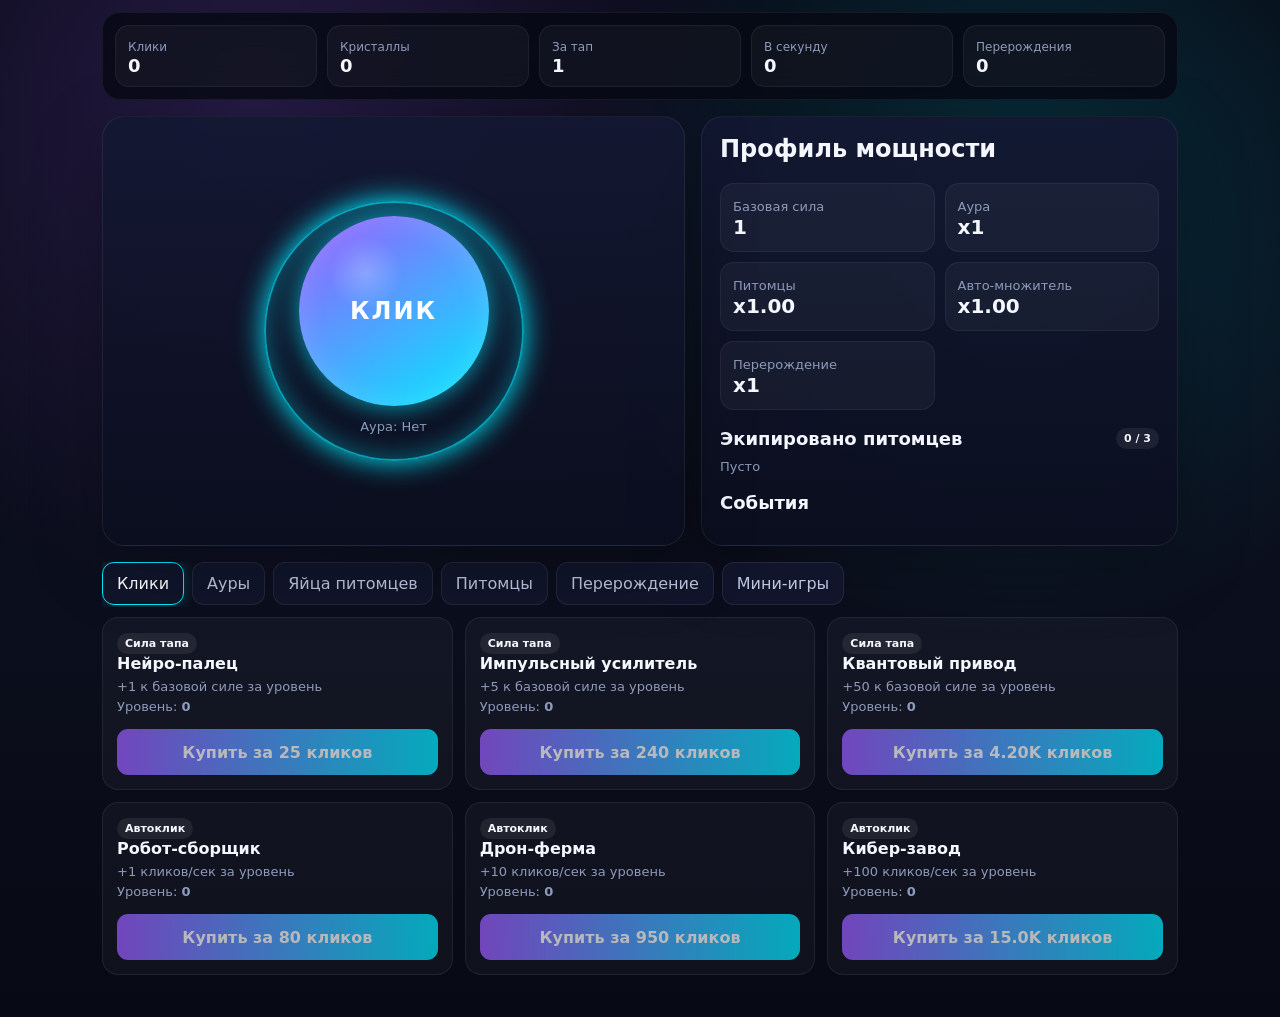
==== index.html @ 58180680 "Add files via upload" ====
<!doctype html>
<html lang="ru">
<head>
<meta charset="utf-8">
<meta name="viewport" content="width=device-width, initial-scale=1, viewport-fit=cover, interactive-widget=resizes-content">
<meta name="theme-color" content="#070914">
<meta name="apple-mobile-web-app-capable" content="yes">
<meta name="apple-mobile-web-app-status-bar-style" content="black-translucent">
<meta name="apple-mobile-web-app-title" content="Neon Clicker">
<meta name="format-detection" content="telephone=no">
<title>Neon Clicker</title>

<link rel="manifest" href="manifest.json">
<link rel="apple-touch-icon" href="icons/icon-180.png">
<link rel="icon" type="image/png" sizes="192x192" href="icons/icon-192.png">
<link rel="stylesheet" href="styles.css">
</head>
<body>
<div class="app">
  <div class="topbar">
    <div class="stat"><span>Клики</span><b id="clicks">0</b></div>
    <div class="stat"><span>Кристаллы</span><b id="crystals">0</b></div>
    <div class="stat"><span>За тап</span><b id="perClick">1</b></div>
    <div class="stat"><span>В секунду</span><b id="perSec">0</b></div>
    <div class="stat"><span>Перерождения</span><b id="rebirths">0</b></div>
  </div>

  <div class="hero">
    <section class="card click-zone" id="clickZone">
      <div class="aura-ring" id="auraRing"></div>
      <button type="button" class="click-btn" id="clickButton" aria-label="Сделать клик">КЛИК</button>
      <p class="small" id="equippedAuraLabel">Аура: Нет</p>
    </section>

    <section class="card">
      <h2 style="margin-top:0">Профиль мощности</h2>
      <div class="metric-grid">
        <div class="metric"><span class="small">Базовая сила</span><b id="basePower">1</b></div>
        <div class="metric"><span class="small">Аура</span><b id="auraMult">x1</b></div>
        <div class="metric"><span class="small">Питомцы</span><b id="petClickMult">x1</b></div>
        <div class="metric"><span class="small">Авто-множитель</span><b id="petAutoMult">x1</b></div>
        <div class="metric"><span class="small">Перерождение</span><b id="rebirthMult">x1</b></div>
      </div>
      <div class="section-title"><h2>Экипировано питомцев</h2><span class="badge" id="petSlots">0 / 3</span></div>
      <div id="equippedPets" class="small">Пусто</div>
      <div class="section-title"><h2>События</h2></div>
      <div id="log" class="log"></div>
    </section>
  </div>

  <div class="tabs">
    <button class="tab active" data-tab="clickShop">Клики</button>
    <button class="tab" data-tab="auraShop">Ауры</button>
    <button class="tab" data-tab="eggShop">Яйца питомцев</button>
    <button class="tab" data-tab="pets">Питомцы</button>
    <button class="tab" data-tab="rebirth">Перерождение</button>
    <button class="tab" data-tab="minigames">Мини-игры</button>
  </div>

  <section id="clickShop" class="panel">
    <div class="shop" id="upgradeList"></div>
  </section>

  <section id="auraShop" class="panel hidden">
    <div class="card" style="margin-bottom:12px">
      <div class="section-title">
        <h2>RNG аур</h2>
        <span class="badge">60% / 25% / 10% / 4% / 1%</span>
      </div>
      <div class="rng-box">
        <div class="rng-result" id="auraRollResult">Нажми «Крутить ауру»</div>
        <button class="primary" id="rollAuraBtn" style="width:auto;min-width:190px">Крутить за 500 кликов</button>
      </div>
      <p class="small">Дубликат ауры повышает её уровень. Каждый уровень усиливает её множитель.</p>
    </div>
    <div class="shop" id="auraList"></div>
  </section>

  <section id="eggShop" class="panel hidden">
    <div class="shop" id="eggList"></div>
  </section>

  <section id="pets" class="panel hidden">
    <div class="section-title">
      <h2>Инвентарь питомцев</h2>
      <span class="small">Слияние: 3 одинаковых → +1 уровень</span>
    </div>
    <div class="inventory" id="petInventory"></div>
  </section>

  <section id="rebirth" class="panel hidden">
    <div class="card rebirth-card">
      <div class="rebirth-icon">♻️</div>
      <h2>Перерождение</h2>
      <p>Сбрось клики и обычные улучшения, чтобы навсегда усилить весь доход.</p>
      <div class="metric-grid">
        <div class="metric"><span class="small">Перерождения</span><b id="rebirthCount">0</b></div>
        <div class="metric"><span class="small">Постоянный множитель</span><b id="rebirthMultiplier">x1</b></div>
        <div class="metric"><span class="small">Цена следующего</span><b id="rebirthCost">50K</b></div>
        <div class="metric"><span class="small">Бонус кристаллов</span><b>+3</b></div>
      </div>
      <button class="primary" id="rebirthBtn">Переродиться</button>
      <p class="small">Сохраняются: питомцы, ауры, кристаллы и достижения.</p>
    </div>
  </section>

  <section id="minigames" class="panel hidden">
    <div class="minigames">
      <div class="card game-card">
        <div class="section-title"><h2>⚡ Реакция</h2><span class="badge">Навык</span></div>
        <p class="small">Нажми «Старт», дождись зелёно-неонового сигнала и нажми как можно быстрее.</p>
        <div class="game-status" id="reactionStatus">Лучший результат: —</div>
        <button class="reaction-btn" id="reactionButton">СТАРТ</button>
        <p class="small" id="reactionRewardInfo">Награда: до 2 500 кликов и шанс получить 1 кристалл за очень быструю реакцию.</p>
      </div>

      <div class="card game-card">
        <div class="section-title"><h2>🎯 Неоновая цель</h2><span class="badge">10 секунд</span></div>
        <p class="small">За 10 секунд попади по движущейся цели как можно больше раз.</p>
        <div class="game-status" id="targetStatus">Счёт: 0</div>
        <div class="target-field" id="targetField">
          <button class="target hidden" id="targetButton">+1</button>
        </div>
        <button class="primary" id="targetStartButton">Начать испытание</button>
      </div>
    </div>
  </section>

</div>

<script src="app.js" defer></script>
<script>
if ("serviceWorker" in navigator) {
  window.addEventListener("load", () => {
    navigator.serviceWorker.register("./sw.js").catch(console.error);
  });
}
</script>
</body>
</html>
---- styles.css ----
:root{
  --bg:#070914;
  --panel:#0f1328;
  --panel2:#151a35;
  --text:#f5f7ff;
  --muted:#8e9abb;
  --accent:#00eaff;
  --accent2:#9b5cff;
  --danger:#ff4d7d;
  --good:#5dff9a;
  --glow:0 0 18px color-mix(in srgb, var(--accent) 65%, transparent);
}
*{box-sizing:border-box}
html{
  background:#070914;
  -webkit-text-size-adjust:100%;
  text-size-adjust:100%;
  overscroll-behavior-y:none;
}
button{
  -webkit-appearance:none;
  appearance:none;
  -webkit-tap-highlight-color:transparent;
  user-select:none;
  -webkit-user-select:none;
}
button, .click-btn, .tab, .target, .reaction-btn{
  touch-action:manipulation;
}
body{
  margin:0;
  min-height:100vh;
  font-family:Inter,ui-sans-serif,system-ui,-apple-system,BlinkMacSystemFont,"Segoe UI",sans-serif;
  color:var(--text);
  background:
    radial-gradient(circle at 20% 10%, color-mix(in srgb,var(--accent2) 20%,transparent), transparent 32rem),
    radial-gradient(circle at 80% 20%, color-mix(in srgb,var(--accent) 16%,transparent), transparent 28rem),
    linear-gradient(180deg,#070914,#0b0e1c 60%,#070914);
  overflow-x:hidden;
  min-height:100dvh;
  overscroll-behavior-y:none;
  -webkit-overflow-scrolling:touch;
}
button{font:inherit}
.app{
  max-width:1100px;
  margin:auto;
  padding:
    max(12px, env(safe-area-inset-top))
    max(12px, env(safe-area-inset-right))
    calc(42px + env(safe-area-inset-bottom))
    max(12px, env(safe-area-inset-left));
}
.topbar{
  position:sticky;top:max(0px, env(safe-area-inset-top));z-index:20;
  display:grid;grid-template-columns:repeat(5,1fr);gap:10px;
  padding:12px;background:rgba(7,9,20,.82);backdrop-filter:blur(16px);
  border:1px solid rgba(255,255,255,.06);border-radius:18px;
}
.stat{background:rgba(255,255,255,.04);border:1px solid rgba(255,255,255,.06);padding:10px 12px;border-radius:14px}
.stat b{display:block;font-size:18px}
.stat span{font-size:12px;color:var(--muted)}
.hero{display:grid;grid-template-columns:1.1fr .9fr;gap:16px;margin-top:16px}
.card{background:linear-gradient(180deg,rgba(19,24,50,.92),rgba(11,14,30,.92));border:1px solid rgba(255,255,255,.07);border-radius:22px;padding:18px;box-shadow:0 20px 70px rgba(0,0,0,.25)}
.click-zone{min-height:430px;display:flex;flex-direction:column;align-items:center;justify-content:center;position:relative;overflow:hidden}
.aura-ring{
  width:260px;height:260px;border-radius:50%;position:absolute;
  pointer-events:none;
  border:2px solid color-mix(in srgb,var(--accent) 65%,transparent);
  box-shadow:0 0 28px var(--accent),inset 0 0 28px color-mix(in srgb,var(--accent) 40%,transparent);
  animation:pulse 2s ease-in-out infinite;
}
@keyframes pulse{50%{transform:scale(1.05);opacity:.78}}
.click-btn{
  width:190px;height:190px;border:0;border-radius:50%;cursor:pointer;z-index:2;
  touch-action:manipulation;-webkit-tap-highlight-color:transparent;user-select:none;-webkit-user-select:none;
  color:#fff;font-weight:900;font-size:24px;letter-spacing:.08em;
  background:
    radial-gradient(circle at 35% 30%,rgba(255,255,255,.22),transparent 20%),
    linear-gradient(145deg,var(--accent2),var(--accent));
  box-shadow:0 0 26px color-mix(in srgb,var(--accent) 70%,transparent),inset 0 0 30px rgba(255,255,255,.16);
  transition:transform .08s ease,filter .08s ease;
}
.click-btn:active,.click-btn.hit{transform:scale(.93);filter:brightness(1.25)}
.float{position:absolute;pointer-events:none;font-weight:900;color:#fff;text-shadow:0 0 14px var(--accent);animation:fly .75s ease-out forwards;z-index:10}
@keyframes fly{from{transform:translate(-50%,0) scale(.9);opacity:1}to{transform:translate(-50%,-90px) scale(1.15);opacity:0}}
.small{color:var(--muted);font-size:13px}
.metric-grid{display:grid;grid-template-columns:repeat(2,1fr);gap:10px;margin-top:12px}
.metric{padding:12px;border-radius:14px;background:rgba(255,255,255,.04);border:1px solid rgba(255,255,255,.06)}
.metric b{display:block;font-size:20px}
.tabs{display:flex;gap:8px;overflow:auto;margin:16px 0 10px;padding-bottom:2px}
.tab{border:1px solid rgba(255,255,255,.08);background:#10152b;color:#bcc5df;padding:11px 14px;border-radius:12px;cursor:pointer;white-space:nowrap;touch-action:manipulation;-webkit-tap-highlight-color:transparent}
.tab.active{color:#fff;border-color:var(--accent);box-shadow:0 0 14px color-mix(in srgb,var(--accent) 25%,transparent)}
.shop{display:grid;grid-template-columns:repeat(3,1fr);gap:12px}
.item{padding:14px;border:1px solid rgba(255,255,255,.07);border-radius:16px;background:rgba(255,255,255,.035)}
.item h3{margin:0 0 6px;font-size:16px}
.item p{margin:5px 0;color:var(--muted);font-size:13px}
.item button,.primary,.danger{
  width:100%;min-height:46px;margin-top:10px;padding:11px 12px;border-radius:11px;border:0;cursor:pointer;font-weight:800
}
.item button,.primary{background:linear-gradient(90deg,var(--accent2),var(--accent));color:white}
.item button:disabled{opacity:.38;cursor:not-allowed}
.danger{background:#341220;color:#ffb5c8;border:1px solid #6b2542}
.badge{display:inline-flex;padding:4px 8px;border-radius:999px;font-size:11px;font-weight:800;background:rgba(255,255,255,.07)}
.inventory{display:grid;grid-template-columns:repeat(4,1fr);gap:10px}
.pet{padding:12px;border-radius:15px;border:1px solid rgba(255,255,255,.07);background:rgba(255,255,255,.035)}
.pet.equipped{border-color:var(--good);box-shadow:0 0 16px rgba(93,255,154,.12)}
.pet .emoji{font-size:34px}
.section-title{display:flex;align-items:center;justify-content:space-between;gap:8px;margin:18px 0 10px}
.section-title h2{font-size:18px;margin:0}
.hidden{display:none!important}

.minigames{display:grid;grid-template-columns:repeat(2,1fr);gap:14px}
.game-card{min-height:300px;display:flex;flex-direction:column}
.game-status{padding:12px;border-radius:12px;background:rgba(255,255,255,.04);border:1px solid rgba(255,255,255,.06);margin:8px 0 12px}
.reaction-btn{
  min-height:110px;border:1px solid rgba(255,255,255,.08);border-radius:16px;
  background:#171d38;color:#fff;font-weight:900;font-size:18px;cursor:pointer;
  touch-action:manipulation
}
.reaction-btn.waiting{background:#3a1d2e}
.reaction-btn.ready{background:linear-gradient(90deg,var(--accent2),var(--accent));box-shadow:var(--glow)}
.target-field{
  position:relative;flex:1;min-height:210px;border-radius:16px;overflow:hidden;
  background:linear-gradient(180deg,rgba(255,255,255,.035),rgba(255,255,255,.015));
  border:1px solid rgba(255,255,255,.07)
}
.target{
  position:absolute;width:58px;height:58px;border-radius:50%;border:0;cursor:pointer;
  background:linear-gradient(145deg,var(--accent2),var(--accent));
  box-shadow:0 0 20px var(--accent);color:white;font-weight:900;
  transform:translate(-50%,-50%);touch-action:manipulation
}
@media(max-width:760px){.minigames{grid-template-columns:1fr}}

.rng-box{display:grid;grid-template-columns:1fr auto;gap:12px;align-items:center;margin-bottom:14px}
.rng-result{min-height:72px;display:flex;align-items:center;justify-content:center;text-align:center;border-radius:16px;border:1px solid rgba(255,255,255,.08);background:rgba(255,255,255,.035);font-weight:900}
.rebirth-card{max-width:620px;margin:auto;text-align:center}
.rebirth-icon{font-size:64px;filter:drop-shadow(0 0 18px var(--accent))}
.rebirth-card .primary{max-width:360px}
.log{max-height:160px;overflow:auto;font-size:12px;color:var(--muted)}
.log div{padding:5px 0;border-bottom:1px solid rgba(255,255,255,.04)}
@media(max-width:760px){
  .topbar{grid-template-columns:repeat(2,1fr)}
  .hero{grid-template-columns:1fr}
  .click-zone{min-height:360px}
  .shop{grid-template-columns:1fr}
  .inventory{grid-template-columns:repeat(2,1fr)}
}

/* ===== iPhone / narrow-screen layout ===== */
@media (max-width: 760px){
  body{
    padding:0;
    padding-bottom:calc(82px + env(safe-area-inset-bottom));
  }

  .app{
    width:100%;
    padding:
      max(8px, env(safe-area-inset-top))
      max(10px, env(safe-area-inset-right))
      calc(96px + env(safe-area-inset-bottom))
      max(10px, env(safe-area-inset-left));
  }

  .topbar{
    top:max(0px, env(safe-area-inset-top));
    grid-template-columns:repeat(2,minmax(0,1fr));
    gap:6px;
    padding:7px;
    border-radius:15px;
  }

  .topbar .stat:last-child{
    grid-column:1 / -1;
  }

  .stat{
    min-width:0;
    padding:8px 10px;
  }

  .stat b{
    font-size:16px;
    white-space:nowrap;
    overflow:hidden;
    text-overflow:ellipsis;
  }

  .stat span{font-size:10px}

  .hero{
    display:block;
    margin-top:10px;
  }

  .hero > .card + .card{
    margin-top:10px;
  }

  .card{
    padding:14px;
    border-radius:18px;
  }

  .click-zone{
    min-height:310px;
  }

  .aura-ring{
    width:220px;
    height:220px;
  }

  .click-btn{
    width:166px;
    height:166px;
    font-size:21px;
  }

  .metric-grid{
    gap:7px;
  }

  .metric{
    padding:9px;
  }

  .metric b{font-size:17px}
  .small{font-size:12px}

  .tabs{
    position:fixed;
    z-index:100;
    left:0;
    right:0;
    bottom:0;
    margin:0;
    padding:
      7px
      max(7px, env(safe-area-inset-right))
      calc(7px + env(safe-area-inset-bottom))
      max(7px, env(safe-area-inset-left));
    display:grid;
    grid-template-columns:repeat(3,1fr);
    gap:6px;
    background:rgba(7,9,20,.94);
    border-top:1px solid rgba(255,255,255,.08);
    backdrop-filter:blur(18px);
    -webkit-backdrop-filter:blur(18px);
    overflow:visible;
  }

  .tab{
    min-width:0;
    min-height:42px;
    padding:7px 5px;
    border-radius:10px;
    white-space:normal;
    font-size:10.5px;
    line-height:1.1;
    text-align:center;
  }

  .shop,
  .inventory,
  .minigames{
    grid-template-columns:1fr;
  }

  .rng-box{
    grid-template-columns:1fr;
  }

  #rollAuraBtn{
    width:100%!important;
    min-width:0!important;
  }

  .game-card{
    min-height:260px;
  }

  .reaction-btn{
    min-height:120px;
  }

  .target-field{
    min-height:250px;
  }

  .target{
    width:64px;
    height:64px;
  }

  .section-title{
    align-items:flex-start;
  }
}

/* iPhone SE / very narrow devices */
@media (max-width: 390px){
  .click-zone{min-height:285px}
  .aura-ring{width:200px;height:200px}
  .click-btn{width:150px;height:150px;font-size:19px}
  .card{padding:12px}
  .tab{font-size:9.5px;padding:6px 3px}
}

/* Landscape iPhone: keep the click target usable without excessive height */
@media (max-height: 500px) and (orientation: landscape){
  .click-zone{min-height:260px}
  .aura-ring{width:190px;height:190px}
  .click-btn{width:145px;height:145px}
  .topbar{position:relative;top:auto}
}

/* Avoid accidental long-press menus on game controls */
.click-btn,.reaction-btn,.target,.tab,.primary,.danger,.item button{
  -webkit-touch-callout:none;
}
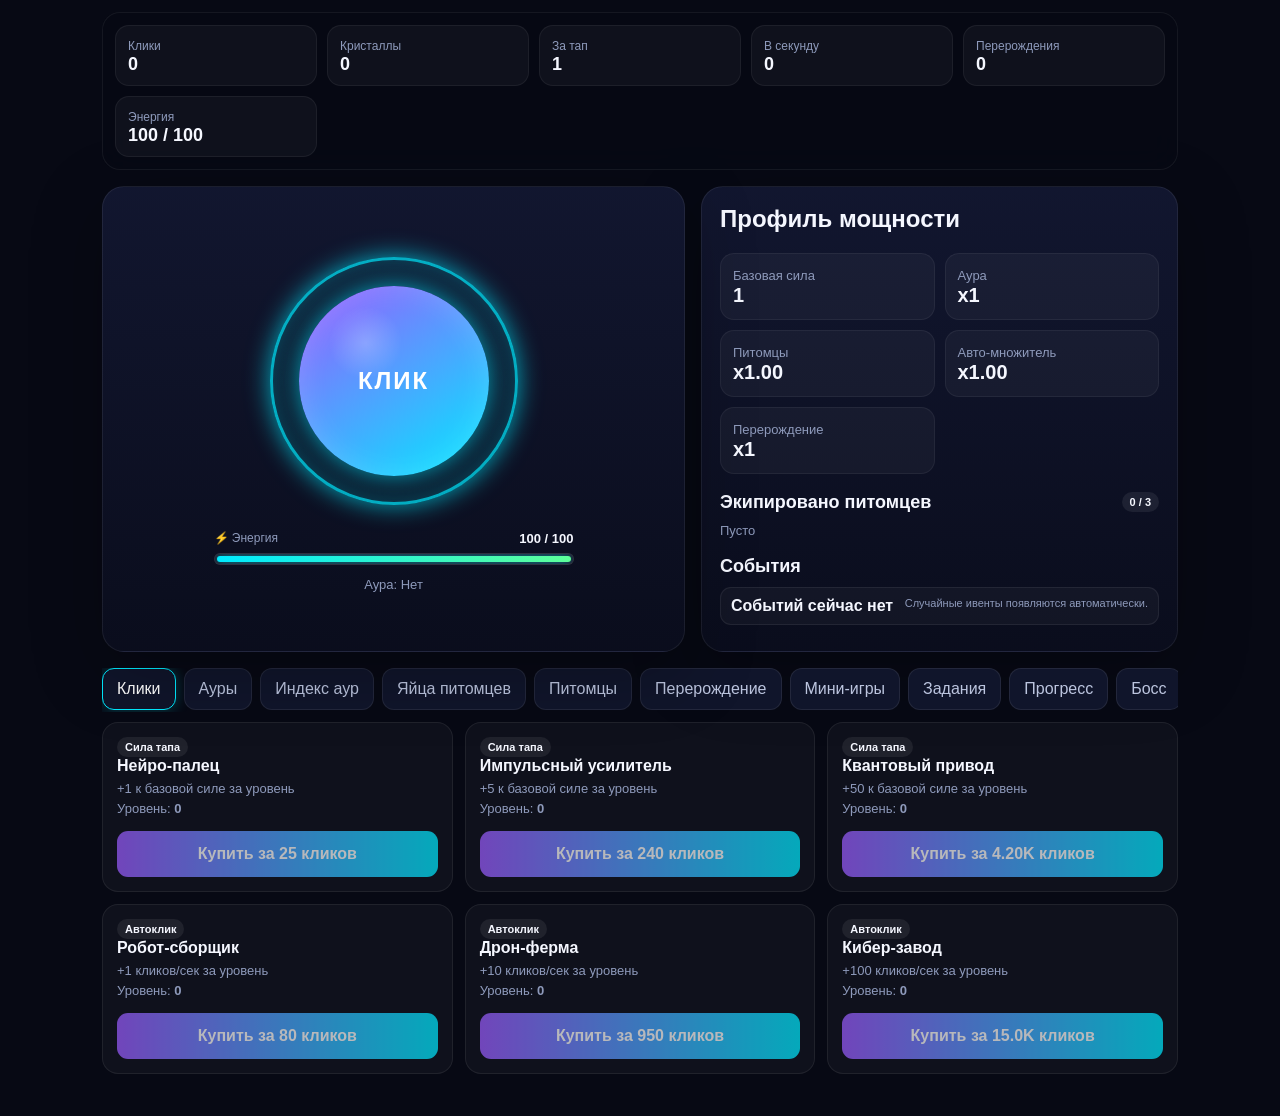
==== commit 1dac853f: "Add files via upload" ====
--- a/index.html
+++ b/index.html
@@ -7,15 +7,13 @@
 <meta name="apple-mobile-web-app-capable" content="yes">
 <meta name="apple-mobile-web-app-status-bar-style" content="black-translucent">
 <meta name="apple-mobile-web-app-title" content="Neon Clicker">
-<meta name="format-detection" content="telephone=no">
 <title>Neon Clicker</title>
-
 <link rel="manifest" href="manifest.json">
-<link rel="apple-touch-icon" href="icons/icon-180.png">
-<link rel="icon" type="image/png" sizes="192x192" href="icons/icon-192.png">
+<link rel="apple-touch-icon" href="icon-180.png">
 <link rel="stylesheet" href="styles.css">
 </head>
 <body>
+<div id="rareFlash" class="rare-flash"></div>
 <div class="app">
   <div class="topbar">
     <div class="stat"><span>Клики</span><b id="clicks">0</b></div>
@@ -23,13 +21,20 @@
     <div class="stat"><span>За тап</span><b id="perClick">1</b></div>
     <div class="stat"><span>В секунду</span><b id="perSec">0</b></div>
     <div class="stat"><span>Перерождения</span><b id="rebirths">0</b></div>
+    <div class="stat"><span>Энергия</span><b id="energyTop">100 / 100</b></div>
   </div>
 
   <div class="hero">
     <section class="card click-zone" id="clickZone">
-      <div class="aura-ring" id="auraRing"></div>
-      <button type="button" class="click-btn" id="clickButton" aria-label="Сделать клик">КЛИК</button>
-      <p class="small" id="equippedAuraLabel">Аура: Нет</p>
+      <div class="click-core">
+        <div class="aura-ring" id="auraRing"></div>
+        <button type="button" class="click-btn" id="clickButton" aria-label="Сделать клик">КЛИК</button>
+      </div>
+      <div class="energy-wrap">
+        <div class="energy-row"><span>⚡ Энергия</span><b id="energyText">100 / 100</b></div>
+        <div class="energy-bar"><div class="energy-fill" id="energyFill"></div></div>
+      </div>
+      <p class="small aura-label" id="equippedAuraLabel">Аура: Нет</p>
     </section>
 
     <section class="card">
@@ -44,6 +49,7 @@
       <div class="section-title"><h2>Экипировано питомцев</h2><span class="badge" id="petSlots">0 / 3</span></div>
       <div id="equippedPets" class="small">Пусто</div>
       <div class="section-title"><h2>События</h2></div>
+      <div id="eventPanel" class="event-live"><b>Событий сейчас нет</b></div>
       <div id="log" class="log"></div>
     </section>
   </div>
@@ -51,10 +57,15 @@
   <div class="tabs">
     <button class="tab active" data-tab="clickShop">Клики</button>
     <button class="tab" data-tab="auraShop">Ауры</button>
+    <button class="tab" data-tab="auraIndex">Индекс аур</button>
     <button class="tab" data-tab="eggShop">Яйца питомцев</button>
     <button class="tab" data-tab="pets">Питомцы</button>
     <button class="tab" data-tab="rebirth">Перерождение</button>
     <button class="tab" data-tab="minigames">Мини-игры</button>
+    <button class="tab" data-tab="missions">Задания</button>
+    <button class="tab" data-tab="progression">Прогресс</button>
+    <button class="tab" data-tab="boss">Босс</button>
+    <button class="tab" data-tab="stats">Статистика</button>
   </div>
 
   <section id="clickShop" class="panel">
@@ -62,18 +73,72 @@
   </section>
 
   <section id="auraShop" class="panel hidden">
+
+    <div class="card aura-luck-card">
+      <div class="section-title">
+        <h2>🍀 Удача аур</h2>
+        <span class="badge">RNG BOOST</span>
+      </div>
+      <div class="metric-grid">
+        <div class="metric"><span class="small">Уровень</span><b id="auraLuckLevel">0</b></div>
+        <div class="metric"><span class="small">Удача</span><b id="auraLuckMult">x1.00</b></div>
+        <div class="metric"><span class="small">RNG-попытки</span><b id="auraLuckRolls">1 гарант.</b></div>
+        <div class="metric"><span class="small">Цена</span><b id="auraLuckCost">5K</b></div>
+      </div>
+      <button class="primary" id="auraLuckBtn">Прокачать удачу</button>
+      <p class="small">
+        Каждая дополнительная RNG-попытка роллит ауру ещё раз, а игра оставляет самый редкий результат.
+        Поэтому базовые шансы 1/2, 1/4, 1/8, 1/16… остаются настоящими.
+      </p>
+    </div>
+
     <div class="card" style="margin-bottom:12px">
       <div class="section-title">
         <h2>RNG аур</h2>
-        <span class="badge">60% / 25% / 10% / 4% / 1%</span>
-      </div>
-      <div class="rng-box">
+        <span class="badge">1/2 → 1/1 073 741 824</span>
+      </div>
+      
+<div class="rng-ladder">
+  <div class="rng-chip"><b>1/2</b><span>Неоновый контур</span></div>
+  <div class="rng-chip"><b>1/4</b><span>Искра мегаполиса</span></div>
+  <div class="rng-chip"><b>1/8</b><span>Кислотный след</span></div>
+  <div class="rng-chip"><b>1/16</b><span>Розовый импульс</span></div>
+  <div class="rng-chip"><b>1/32</b><span>Стальной резонанс</span></div>
+  <div class="rng-chip"><b>1/64</b><span>Угольный заряд</span></div>
+</div>
+
+<div class="rng-box">
         <div class="rng-result" id="auraRollResult">Нажми «Крутить ауру»</div>
         <button class="primary" id="rollAuraBtn" style="width:auto;min-width:190px">Крутить за 500 кликов</button>
       </div>
-      <p class="small">Дубликат ауры повышает её уровень. Каждый уровень усиливает её множитель.</p>
+      <p class="small">34 ауры: от 1/2 до 1/17 179 869 184. Дубликат повышает уровень.</p>
+      <div class="auto-roll-card">
+        <div><b>🤖 Auto Roll</b><span class="small">1 ролл/сек, стоимость каждого ролла 500 кликов</span></div>
+        <button class="primary" id="autoRollUnlockBtn">Открыть Auto Roll за 20 💎</button>
+        <button class="primary hidden" id="autoRollToggle">▶️ Включить Auto Roll</button>
+        <label class="small">Auto Skip — не показывать всё хуже:</label>
+        <select id="autoSkipSelect">
+          <option value="2">1/2</option><option value="8">1/8</option><option value="128" selected>1/128</option>
+          <option value="2048">1/2 048</option><option value="32768">1/32 768</option><option value="1048576">1/1 048 576</option>
+        </select>
+      </div>
+
     </div>
     <div class="shop" id="auraList"></div>
+  </section>
+
+
+  <section id="auraIndex" class="panel hidden">
+    <div class="card">
+      <div class="section-title">
+        <h2>📖 Индекс аур</h2>
+        <span class="badge" id="auraIndexCounter">0 / 30</span>
+      </div>
+      <p class="small">Все 34 ауры, включая SECRET и CELESTIAL. Полученные раскрываются, неизвестные остаются скрытыми.</p>
+      <div class="aura-index-progress"><div id="auraIndexProgress"></div></div>
+      <div id="auraIndexRewards" class="index-rewards"></div>
+    </div>
+    <div class="aura-index-grid" id="auraIndexGrid"></div>
   </section>
 
   <section id="eggShop" class="panel hidden">
@@ -98,9 +163,10 @@
         <div class="metric"><span class="small">Постоянный множитель</span><b id="rebirthMultiplier">x1</b></div>
         <div class="metric"><span class="small">Цена следующего</span><b id="rebirthCost">50K</b></div>
         <div class="metric"><span class="small">Бонус кристаллов</span><b>+3</b></div>
+        <div class="metric"><span class="small">Souls</span><b id="rebirthSouls">0</b></div>
       </div>
       <button class="primary" id="rebirthBtn">Переродиться</button>
-      <p class="small">Сохраняются: питомцы, ауры, кристаллы и достижения.</p>
+      <p class="small">Сохраняются: питомцы, ауры, кристаллы, Souls, дерево и достижения.</p>
     </div>
   </section>
 
@@ -126,15 +192,30 @@
     </div>
   </section>
 
+
+  <section id="missions" class="panel hidden">
+    <div class="card"><div class="section-title"><h2>🎯 Задания</h2><span class="badge">Награды</span></div><div id="questGrid" class="quest-grid"></div></div>
+    <div class="card spaced-card"><div class="section-title"><h2>🏆 Достижения</h2></div><div id="achievementGrid" class="achievement-grid"></div></div>
+    <div class="card spaced-card"><div class="section-title"><h2>🎁 Ежедневная награда</h2><span class="badge" id="dailyStreak">День 1 / 7</span></div><p>Сегодня: <b id="dailyReward">—</b></p><button class="primary" id="dailyClaimBtn">Забрать награду</button></div>
+  </section>
+
+  <section id="progression" class="panel hidden">
+    <div class="progress-grid">
+      <div class="card"><div class="section-title"><h2>⚡ Энергия</h2></div><div class="metric-grid"><div class="metric"><span>Максимум</span><b id="energyMaxValue">100</b></div><div class="metric"><span>Реген</span><b id="energyRegenValue">2/сек</b></div></div><button class="primary" id="energyMaxBtn">+25 энергии • <span id="energyMaxCost">10K</span></button><button class="primary" id="energyRegenBtn">+0.25/сек • <span id="energyRegenCost">5 💎</span></button></div>
+      <div class="card"><div class="section-title"><h2>🍀 Luck Boosts</h2></div><div id="boostInventory"></div></div>
+    </div>
+    <div class="card spaced-card"><div class="section-title"><h2>🌌 Дерево перерождений</h2><span class="badge">Souls: <b id="soulsValue">0</b></span></div><div id="soulTree" class="soul-tree"></div></div>
+  </section>
+
+  <section id="boss" class="panel hidden">
+    <div class="card boss-card" id="bossPanel"><div class="boss-icon">👹</div><h2>WORLD BOSS</h2><p class="small">45 секунд. Ручная атака наносит x8 твоего тапа, питомцы и автоклик тоже атакуют.</p><div class="boss-hp"><div id="bossHpFill"></div></div><b id="bossHpText">Босс не активен</b><p id="bossTimer" class="boss-timer">Готов к бою</p><div class="metric"><span>Побед</span><b id="bossWins">0</b></div><button class="primary" id="bossStartBtn">Призвать босса</button><button class="primary danger-boss" id="bossAttackBtn" disabled>⚔️ АТАКОВАТЬ</button></div>
+  </section>
+
+  <section id="stats" class="panel hidden">
+    <div class="card"><div class="section-title"><h2>📊 Статистика</h2></div><div id="statsGrid" class="stats-grid"></div></div>
+  </section>
+
 </div>
-
 <script src="app.js" defer></script>
-<script>
-if ("serviceWorker" in navigator) {
-  window.addEventListener("load", () => {
-    navigator.serviceWorker.register("./sw.js").catch(console.error);
-  });
-}
-</script>
-</body>
-</html>
+<script>if('serviceWorker' in navigator)window.addEventListener('load',()=>navigator.serviceWorker.register('./sw.js').catch(console.error));</script>
+</body></html>
--- a/styles.css
+++ b/styles.css
@@ -66,11 +66,12 @@
 .aura-ring{
   width:260px;height:260px;border-radius:50%;position:absolute;
   pointer-events:none;
-  border:2px solid color-mix(in srgb,var(--accent) 65%,transparent);
-  box-shadow:0 0 28px var(--accent),inset 0 0 28px color-mix(in srgb,var(--accent) 40%,transparent);
-  animation:pulse 2s ease-in-out infinite;
-}
-@keyframes pulse{50%{transform:scale(1.05);opacity:.78}}
+  border:3px solid color-mix(in srgb,var(--accent) 72%,transparent);
+  box-shadow:0 0 24px color-mix(in srgb,var(--accent) 70%,transparent),inset 0 0 24px color-mix(in srgb,var(--accent) 32%,transparent);
+  animation:ringGlow 2s ease-in-out infinite;
+  aspect-ratio:1 / 1;
+}
+@keyframes ringGlow{50%{opacity:.72;filter:brightness(1.12)}}
 .click-btn{
   width:190px;height:190px;border:0;border-radius:50%;cursor:pointer;z-index:2;
   touch-action:manipulation;-webkit-tap-highlight-color:transparent;user-select:none;-webkit-user-select:none;
@@ -320,4 +321,285 @@
 /* Avoid accidental long-press menus on game controls */
 .click-btn,.reaction-btn,.target,.tab,.primary,.danger,.item button{
   -webkit-touch-callout:none;
-}+}
+
+
+.energy-wrap{width:min(320px,86%);margin-top:14px;z-index:3}
+.energy-row{display:flex;justify-content:space-between;align-items:center;gap:10px;margin-bottom:6px;font-size:12px;color:var(--muted)}
+.energy-row b{color:var(--text);font-size:13px}
+.energy-bar{height:12px;border-radius:999px;padding:2px;background:rgba(255,255,255,.06);border:1px solid rgba(255,255,255,.09);overflow:hidden}
+.energy-fill{height:100%;width:100%;border-radius:999px;background:linear-gradient(90deg,#00eaff,#5dff9a);box-shadow:0 0 12px rgba(0,234,255,.65);transition:width .16s linear}
+.click-btn.no-energy{filter:grayscale(.35) brightness(.72);box-shadow:0 0 12px rgba(255,77,125,.25),inset 0 0 24px rgba(255,255,255,.08)}
+.aura-odds{font-weight:900;letter-spacing:.02em;color:var(--text)}
+
+.rng-ladder{
+  display:grid;
+  grid-template-columns:repeat(6,1fr);
+  gap:8px;
+  margin:10px 0 14px;
+}
+.rng-chip{
+  min-width:0;
+  padding:10px 8px;
+  text-align:center;
+  border:1px solid color-mix(in srgb,var(--accent) 40%,rgba(255,255,255,.08));
+  border-radius:12px;
+  background:linear-gradient(180deg,rgba(0,234,255,.08),rgba(155,92,255,.05));
+  box-shadow:inset 0 0 18px rgba(0,234,255,.04);
+}
+.rng-chip b{display:block;font-size:18px;color:var(--accent);text-shadow:0 0 12px var(--accent)}
+.rng-chip span{display:block;margin-top:4px;font-size:10px;color:var(--muted);white-space:nowrap;overflow:hidden;text-overflow:ellipsis}
+@media(max-width:760px){
+  .rng-ladder{grid-template-columns:repeat(3,1fr)}
+}
+
+/* ===== FIXED MOBILE INTERFACE ===== */
+html, body {
+  background:#070914 !important;
+  color:#f5f7ff !important;
+}
+body {
+  margin:0 !important;
+  font-family:-apple-system,BlinkMacSystemFont,"Segoe UI",Roboto,Arial,sans-serif !important;
+}
+.app {
+  width:min(1100px,100%) !important;
+  margin:0 auto !important;
+}
+.aura-ring {
+  box-sizing:border-box !important;
+  border-radius:50% !important;
+  transform:none !important;
+}
+@keyframes ringGlow {
+  0%,100% { opacity:1; filter:brightness(1); }
+  50% { opacity:.72; filter:brightness(1.12); }
+}
+@media (max-width:760px) {
+  .topbar {
+    grid-template-columns:repeat(2,minmax(0,1fr)) !important;
+  }
+  .topbar .stat:last-child {
+    grid-column:auto !important;
+  }
+  .tabs {
+    grid-template-columns:repeat(3,minmax(0,1fr)) !important;
+  }
+}
+@supports not (color: color-mix(in srgb, red 50%, blue)) {
+  .card,.item,.game-card,.topbar,.tabs {
+    background:#10152b !important;
+  }
+  .aura-ring {
+    border-color:#00eaff !important;
+    box-shadow:0 0 24px rgba(0,234,255,.75), inset 0 0 20px rgba(0,234,255,.25) !important;
+  }
+}
+
+/* ===== Aura Luck ===== */
+.aura-luck-card{margin-bottom:12px}
+.aura-odds{
+  font-size:18px!important;
+  color:var(--accent)!important;
+  text-shadow:0 0 12px color-mix(in srgb,var(--accent) 50%,transparent);
+}
+
+/* ===== Aura Index ===== */
+.aura-index-progress{
+  height:13px;
+  padding:2px;
+  border-radius:999px;
+  background:rgba(255,255,255,.05);
+  border:1px solid rgba(255,255,255,.08);
+  overflow:hidden;
+}
+.aura-index-progress>div{
+  width:0%;
+  height:100%;
+  border-radius:999px;
+  background:linear-gradient(90deg,var(--accent2),var(--accent));
+  box-shadow:0 0 14px var(--accent);
+  transition:width .25s ease;
+}
+.aura-index-grid{
+  display:grid;
+  grid-template-columns:repeat(4,minmax(0,1fr));
+  gap:10px;
+  margin-top:12px;
+}
+.aura-index-card{
+  position:relative;
+  min-height:145px;
+  padding:12px;
+  border-radius:15px;
+  border:1px solid rgba(255,255,255,.07);
+  background:linear-gradient(180deg,rgba(255,255,255,.045),rgba(255,255,255,.02));
+  overflow:hidden;
+}
+.aura-index-card.discovered{
+  border-color:color-mix(in srgb,var(--accent) 38%,rgba(255,255,255,.08));
+  box-shadow:inset 0 0 25px color-mix(in srgb,var(--accent) 7%,transparent);
+}
+.aura-index-card.locked{
+  opacity:.50;
+  filter:grayscale(.75);
+}
+.aura-index-card h3{
+  margin:8px 0 5px;
+  font-size:14px;
+}
+.aura-index-number{
+  position:absolute;
+  right:9px;
+  top:8px;
+  color:var(--muted);
+  font-size:10px;
+}
+.aura-index-odds{
+  font-size:17px;
+  font-weight:900;
+  color:var(--accent);
+  text-shadow:0 0 10px color-mix(in srgb,var(--accent) 45%,transparent);
+}
+@media(max-width:760px){
+  .aura-index-grid{grid-template-columns:repeat(2,minmax(0,1fr))}
+}
+
+/* ===== FIX: aura ring / energy layout ===== */
+.click-zone{
+  justify-content:center !important;
+  gap:0 !important;
+  overflow:hidden !important;
+}
+
+.click-core{
+  position:relative;
+  width:276px;
+  height:276px;
+  flex:0 0 276px;
+  display:flex;
+  align-items:center;
+  justify-content:center;
+  z-index:2;
+}
+
+.click-core .aura-ring{
+  position:absolute !important;
+  left:50% !important;
+  top:50% !important;
+  width:248px !important;
+  height:248px !important;
+  aspect-ratio:1 / 1 !important;
+  border-radius:50% !important;
+  transform:translate(-50%,-50%) !important;
+  margin:0 !important;
+  pointer-events:none !important;
+  box-sizing:border-box !important;
+}
+
+.click-core .click-btn{
+  position:relative !important;
+  z-index:3 !important;
+  margin:0 !important;
+}
+
+.energy-wrap{
+  position:relative !important;
+  z-index:4 !important;
+  width:min(360px,88%) !important;
+  margin:12px auto 0 !important;
+  flex:0 0 auto !important;
+}
+
+.energy-row{
+  margin-bottom:7px !important;
+}
+
+.energy-bar{
+  width:100% !important;
+}
+
+.aura-label{
+  position:relative !important;
+  z-index:4 !important;
+  margin:12px 0 0 !important;
+  min-height:18px;
+  text-align:center;
+}
+
+@media(max-width:760px){
+  .click-zone{
+    min-height:380px !important;
+    padding-top:16px !important;
+    padding-bottom:18px !important;
+  }
+
+  .click-core{
+    width:232px !important;
+    height:232px !important;
+    flex-basis:232px !important;
+  }
+
+  .click-core .aura-ring{
+    width:214px !important;
+    height:214px !important;
+  }
+
+  .click-core .click-btn{
+    width:164px !important;
+    height:164px !important;
+  }
+
+  .energy-wrap{
+    width:92% !important;
+    max-width:360px !important;
+    margin-top:10px !important;
+  }
+
+  .aura-label{
+    margin-top:10px !important;
+  }
+}
+
+@media(max-width:390px){
+  .click-zone{
+    min-height:355px !important;
+  }
+
+  .click-core{
+    width:214px !important;
+    height:214px !important;
+    flex-basis:214px !important;
+  }
+
+  .click-core .aura-ring{
+    width:198px !important;
+    height:198px !important;
+  }
+
+  .click-core .click-btn{
+    width:150px !important;
+    height:150px !important;
+  }
+}
+
+/* ===== ULTIMATE systems ===== */
+.rare-flash{position:fixed;inset:0;z-index:9999;pointer-events:none;opacity:0;background:radial-gradient(circle,var(--flash,#fff),transparent 65%)}
+.rare-flash.show{animation:rareFlash .55s ease-out}@keyframes rareFlash{0%{opacity:.55}100%{opacity:0}}
+.event-live{margin:8px 0;padding:9px 10px;border-radius:11px;background:rgba(255,255,255,.035);border:1px solid rgba(255,255,255,.07);display:flex;gap:8px;flex-wrap:wrap;justify-content:space-between}.event-live span{color:var(--muted);font-size:11px}
+.auto-roll-card{margin-top:12px;padding:12px;border-radius:14px;background:rgba(255,255,255,.035);border:1px solid rgba(255,255,255,.07);display:grid;gap:8px}.auto-roll-card select{width:100%;padding:11px;border-radius:10px;background:#10152b;color:#fff;border:1px solid rgba(255,255,255,.1)}
+.mini-actions{display:flex;gap:6px;margin-top:8px}.mini-actions button{flex:1;padding:7px;border:1px solid rgba(255,255,255,.08);border-radius:8px;background:#11162b;color:#fff}.aura-index-card.favorite{box-shadow:0 0 18px rgba(255,214,95,.16),inset 0 0 24px rgba(255,214,95,.06)}
+.index-rewards{display:grid;grid-template-columns:repeat(5,1fr);gap:7px;margin-top:12px}.index-reward{padding:9px;border-radius:11px;background:rgba(255,255,255,.03);border:1px solid rgba(255,255,255,.06);display:flex;flex-direction:column;gap:5px}.index-reward span{font-size:10px;color:var(--muted)}.index-reward button{margin-top:auto;padding:7px;border-radius:8px;border:0;background:linear-gradient(90deg,var(--accent2),var(--accent));color:#fff;font-weight:800}.index-reward button:disabled{opacity:.4}
+.stage-badge{margin-left:5px;color:#5dff9a!important}
+.quest-grid{display:grid;grid-template-columns:repeat(3,1fr);gap:9px}.quest-card{padding:12px;border:1px solid rgba(255,255,255,.07);border-radius:13px;background:rgba(255,255,255,.03);display:flex;flex-direction:column;gap:7px}.quest-card>span,.quest-card p{font-size:11px;color:var(--muted);margin:0}.quest-card button{padding:9px;border:0;border-radius:9px;background:linear-gradient(90deg,var(--accent2),var(--accent));color:#fff;font-weight:800}.quest-card button:disabled{opacity:.4}.mini-progress{height:7px;background:rgba(255,255,255,.06);border-radius:99px;overflow:hidden}.mini-progress i{display:block;height:100%;background:linear-gradient(90deg,var(--accent2),var(--accent))}
+.achievement-grid{display:grid;grid-template-columns:repeat(4,1fr);gap:8px}.achievement{padding:10px;border-radius:10px;background:rgba(255,255,255,.03);border:1px solid rgba(255,255,255,.06);font-size:12px;color:var(--muted)}.achievement.done{color:#5dff9a;border-color:rgba(93,255,154,.3)}.spaced-card{margin-top:12px}
+.progress-grid{display:grid;grid-template-columns:1fr 1fr;gap:12px}.boost-active{padding:10px;border-radius:10px;background:rgba(255,255,255,.04);margin-bottom:8px}.boost-buttons{display:grid;grid-template-columns:repeat(3,1fr);gap:7px}.boost-buttons button{padding:10px;border:0;border-radius:9px;background:#151a35;color:#fff}
+.soul-tree{display:grid;grid-template-columns:repeat(5,1fr);gap:9px}.tree-node{padding:11px;border-radius:13px;background:rgba(255,255,255,.03);border:1px solid rgba(255,255,255,.07)}.tree-node>b,.tree-node>span{display:block}.tree-node span,.tree-node p{font-size:11px;color:var(--muted)}.tree-node button{width:100%;padding:9px;border:0;border-radius:9px;background:linear-gradient(90deg,#6f36b5,var(--accent));color:#fff;font-weight:800}
+.boss-card{text-align:center;max-width:650px;margin:auto}.boss-icon{font-size:70px;filter:drop-shadow(0 0 24px #ff3158)}.boss-hp{height:20px;padding:2px;border-radius:99px;background:rgba(255,255,255,.06);border:1px solid rgba(255,255,255,.08);margin:12px 0}.boss-hp>div{height:100%;width:0;border-radius:99px;background:linear-gradient(90deg,#ff3158,#ff9f43);box-shadow:0 0 18px #ff3158}.boss-timer{font-weight:900;color:#ff7892}.danger-boss{background:linear-gradient(90deg,#9f1636,#ff3158)!important}
+.stats-grid{display:grid;grid-template-columns:repeat(4,1fr);gap:9px}.stats-grid .metric span{display:block}
+@media(max-width:760px){
+  .tabs{display:flex!important;grid-template-columns:none!important;overflow-x:auto!important;overflow-y:hidden!important;gap:6px!important;scrollbar-width:none}.tabs::-webkit-scrollbar{display:none}.tab{flex:0 0 88px!important;min-height:48px!important}
+  body{padding-bottom:calc(72px + env(safe-area-inset-bottom))!important}.app{padding-bottom:calc(90px + env(safe-area-inset-bottom))!important}
+  .index-rewards{grid-template-columns:repeat(2,1fr)}.quest-grid,.achievement-grid,.progress-grid,.soul-tree,.stats-grid{grid-template-columns:1fr 1fr}.boost-buttons{grid-template-columns:repeat(3,1fr)}
+}
+@media(max-width:390px){.quest-grid,.achievement-grid,.progress-grid,.soul-tree,.stats-grid{grid-template-columns:1fr}.index-rewards{grid-template-columns:1fr 1fr}}
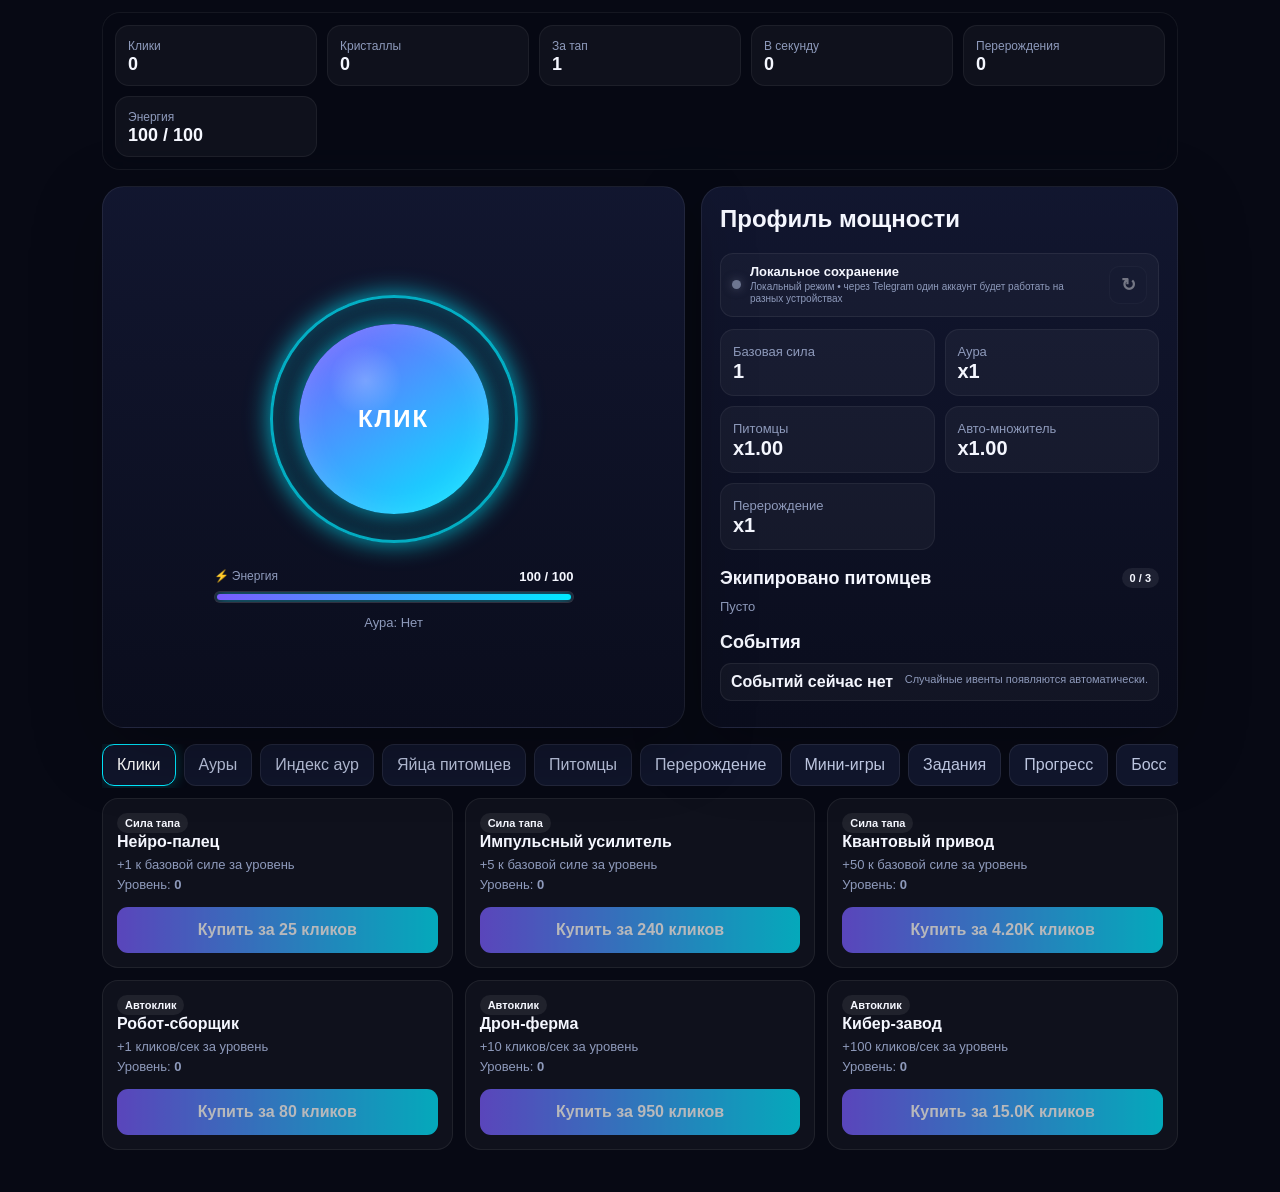
==== commit 704a03c9: "Add files via upload" ====
--- a/index.html
+++ b/index.html
@@ -13,6 +13,62 @@
 <link rel="stylesheet" href="styles.css">
 </head>
 <body>
+
+
+<div id="adminGate" class="admin-gate hidden">
+  <div class="admin-gate-box">
+    <input id="adminPasswordInput" class="admin-password-input" type="password"
+           inputmode="text" autocomplete="off" autocapitalize="off"
+           spellcheck="false" aria-label="Пароль">
+    <div class="admin-gate-actions">
+      <button type="button" id="adminGateClose">×</button>
+      <button type="button" id="adminGateSubmit">→</button>
+    </div>
+  </div>
+</div>
+
+<div id="adminBackdrop" class="admin-backdrop hidden">
+  <div class="admin-panel">
+    <div class="admin-head">
+      <div>
+        <div class="badge">SERVICE CONSOLE</div>
+        <h2>Диагностика системы</h2>
+      </div>
+      <button type="button" class="admin-close" id="adminClose">✕</button>
+    </div>
+
+    <p class="small">Скрытая панель разработчика.</p>
+
+    <div class="metric-grid">
+      <div class="metric"><span>Клики</span><b id="adminClicks">0</b></div>
+      <div class="metric"><span>Кристаллы</span><b id="adminCrystals">0</b></div>
+      <div class="metric"><span>Souls</span><b id="adminSouls">0</b></div>
+      <div class="metric"><span>Энергия</span><b id="adminEnergy">0</b></div>
+    </div>
+
+    <div class="admin-grid">
+      <button class="admin-action" data-admin="clicks">+1M кликов</button>
+      <button class="admin-action" data-admin="crystals">+100 кристаллов</button>
+      <button class="admin-action" data-admin="souls">+10 Souls</button>
+      <button class="admin-action" data-admin="energy">Полная энергия</button>
+      <button class="admin-action" data-admin="luck">+1 уровень Luck</button>
+      <button class="admin-action" data-admin="rebirth">+1 перерождение</button>
+      <button class="admin-action" data-admin="auras">Открыть все ауры</button>
+      <button class="admin-action" data-admin="pets">Добавить всех питомцев</button>
+      <button class="admin-action" data-admin="boosts">Выдать Luck Boosts</button>
+      <button class="admin-action" data-admin="boss">Сбросить КД босса</button>
+    </div>
+
+    <label class="small">Установить количество кликов</label>
+    <input id="adminSetClicks" class="admin-input" type="number" min="0" placeholder="Например: 100000000">
+    <button class="admin-action" id="adminApplyClicks" style="width:100%;margin-top:8px">Применить</button>
+
+    <button class="admin-action admin-danger" id="adminResetSave" style="width:100%;margin-top:12px">Сбросить сохранение</button>
+
+    <p class="admin-note">Панель скрыта из обычной навигации. В клиентском HTML это не является настоящей защитой: пользователь с доступом к исходному коду может её найти.</p>
+  </div>
+</div>
+
 <div id="rareFlash" class="rare-flash"></div>
 <div class="app">
   <div class="topbar">
@@ -38,7 +94,18 @@
     </section>
 
     <section class="card">
-      <h2 style="margin-top:0">Профиль мощности</h2>
+      <h2 style="margin-top:0" id="profilePowerTitle">Профиль мощности</h2>
+
+      <div class="telegram-account" id="telegramAccountCard">
+        <div class="telegram-account-main">
+          <span class="telegram-dot"></span>
+          <div>
+            <b id="telegramAccountName">Локальное сохранение</b>
+            <span id="telegramSyncStatus">Проверка Telegram…</span>
+          </div>
+        </div>
+        <button type="button" id="telegramSyncBtn" aria-label="Синхронизировать">↻</button>
+      </div>
       <div class="metric-grid">
         <div class="metric"><span class="small">Базовая сила</span><b id="basePower">1</b></div>
         <div class="metric"><span class="small">Аура</span><b id="auraMult">x1</b></div>
@@ -216,6 +283,7 @@
   </section>
 
 </div>
+<script src="https://telegram.org/js/telegram-web-app.js"></script>
 <script src="app.js" defer></script>
 <script>if('serviceWorker' in navigator)window.addEventListener('load',()=>navigator.serviceWorker.register('./sw.js').catch(console.error));</script>
 </body></html>
--- a/styles.css
+++ b/styles.css
@@ -4,8 +4,18 @@
   --panel2:#151a35;
   --text:#f5f7ff;
   --muted:#8e9abb;
-  --accent:#00eaff;
-  --accent2:#9b5cff;
+
+  /* Постоянный цвет интерфейса */
+  --ui-accent:#00eaff;
+  --ui-accent2:#7a5cff;
+
+  /* Аура меняет только своё кольцо */
+  --aura-accent:#00eaff;
+  --aura-accent2:#7a5cff;
+
+  /* Совместимость со старым CSS */
+  --accent:var(--ui-accent);
+  --accent2:var(--ui-accent2);
   --danger:#ff4d7d;
   --good:#5dff9a;
   --glow:0 0 18px color-mix(in srgb, var(--accent) 65%, transparent);
@@ -66,8 +76,8 @@
 .aura-ring{
   width:260px;height:260px;border-radius:50%;position:absolute;
   pointer-events:none;
-  border:3px solid color-mix(in srgb,var(--accent) 72%,transparent);
-  box-shadow:0 0 24px color-mix(in srgb,var(--accent) 70%,transparent),inset 0 0 24px color-mix(in srgb,var(--accent) 32%,transparent);
+  border:3px solid color-mix(in srgb,var(--aura-accent) 72%,transparent);
+  box-shadow:0 0 24px color-mix(in srgb,var(--aura-accent) 70%,transparent),inset 0 0 24px color-mix(in srgb,var(--aura-accent) 32%,transparent);
   animation:ringGlow 2s ease-in-out infinite;
   aspect-ratio:1 / 1;
 }
@@ -603,3 +613,205 @@
   .index-rewards{grid-template-columns:repeat(2,1fr)}.quest-grid,.achievement-grid,.progress-grid,.soul-tree,.stats-grid{grid-template-columns:1fr 1fr}.boost-buttons{grid-template-columns:repeat(3,1fr)}
 }
 @media(max-width:390px){.quest-grid,.achievement-grid,.progress-grid,.soul-tree,.stats-grid{grid-template-columns:1fr}.index-rewards{grid-template-columns:1fr 1fr}}
+
+/* ===== FIXED COLOR THEME ===== */
+.topbar,
+.card,
+.item,
+.metric,
+.tabs,
+.game-card,
+.auto-roll-card,
+.quest-card,
+.tree-node,
+.aura-index-card,
+.index-reward{
+  --accent:var(--ui-accent);
+  --accent2:var(--ui-accent2);
+}
+
+.tab.active,
+.primary,
+.item button:not(.danger),
+.tree-node button,
+.quest-card button,
+.index-reward button{
+  border-color:var(--ui-accent)!important;
+}
+
+.primary,
+.item button:not(.danger),
+.tree-node button,
+.quest-card button,
+.index-reward button{
+  background:linear-gradient(90deg,var(--ui-accent2),var(--ui-accent))!important;
+}
+
+.energy-fill,
+.index-progress>div,
+.aura-index-progress>div,
+.mini-progress i{
+  background:linear-gradient(90deg,var(--ui-accent2),var(--ui-accent))!important;
+}
+
+.click-btn{
+  background:
+    radial-gradient(circle at 35% 30%,rgba(255,255,255,.22),transparent 20%),
+    linear-gradient(145deg,var(--ui-accent2),var(--ui-accent))!important;
+  box-shadow:0 0 26px color-mix(in srgb,var(--ui-accent) 70%,transparent),
+             inset 0 0 30px rgba(255,255,255,.16)!important;
+}
+
+.aura-ring{
+  border-color:color-mix(in srgb,var(--aura-accent) 72%,transparent)!important;
+  box-shadow:
+    0 0 24px color-mix(in srgb,var(--aura-accent) 72%,transparent),
+    inset 0 0 24px color-mix(in srgb,var(--aura-accent) 32%,transparent)!important;
+}
+
+/* ===== HIDDEN ADMIN PANEL ===== */
+.admin-backdrop{
+  position:fixed;
+  inset:0;
+  z-index:10000;
+  display:flex;
+  align-items:center;
+  justify-content:center;
+  padding:20px;
+  background:rgba(3,4,10,.82);
+  backdrop-filter:blur(14px);
+  -webkit-backdrop-filter:blur(14px);
+}
+.admin-panel{
+  width:min(560px,100%);
+  max-height:82dvh;
+  overflow:auto;
+  border-radius:22px;
+  padding:18px;
+  background:linear-gradient(180deg,#11162c,#090c19);
+  border:1px solid rgba(0,234,255,.28);
+  box-shadow:0 0 40px rgba(0,234,255,.12);
+}
+.admin-head{
+  display:flex;
+  align-items:center;
+  justify-content:space-between;
+  gap:10px;
+}
+.admin-head h2{margin:0}
+.admin-close{
+  width:42px;height:42px;border:0;border-radius:11px;
+  background:#202642;color:#fff;font-size:18px;
+}
+.admin-grid{
+  display:grid;
+  grid-template-columns:repeat(2,1fr);
+  gap:9px;
+  margin-top:14px;
+}
+.admin-action{
+  min-height:48px;
+  border:1px solid rgba(255,255,255,.08);
+  border-radius:11px;
+  background:linear-gradient(90deg,#30365e,#1c9bbb);
+  color:#fff;
+  font-weight:800;
+}
+.admin-danger{
+  background:linear-gradient(90deg,#6c1830,#a92545)!important;
+}
+.admin-input{
+  width:100%;
+  margin-top:8px;
+  min-height:44px;
+  border:1px solid rgba(255,255,255,.1);
+  border-radius:10px;
+  background:#0c1022;
+  color:#fff;
+  padding:9px 10px;
+}
+.admin-note{
+  color:var(--muted);
+  font-size:11px;
+  margin-top:10px;
+}
+@media(max-width:480px){
+  .admin-grid{grid-template-columns:1fr}
+}
+
+/* ===== ADMIN PASSWORD GATE ===== */
+.admin-gate{
+  position:fixed;
+  inset:0;
+  z-index:10001;
+  display:flex;
+  align-items:center;
+  justify-content:center;
+  padding:24px;
+  background:rgba(3,4,10,.88);
+  backdrop-filter:blur(16px);
+  -webkit-backdrop-filter:blur(16px);
+}
+.admin-gate-box{
+  width:min(300px,86vw);
+  padding:14px;
+  border-radius:18px;
+  background:#0b0e1b;
+  border:1px solid rgba(0,234,255,.22);
+  box-shadow:0 0 34px rgba(0,234,255,.10);
+}
+.admin-password-input{
+  box-sizing:border-box;
+  width:100%;
+  height:50px;
+  border-radius:12px;
+  border:1px solid rgba(255,255,255,.12);
+  outline:none;
+  background:#070914;
+  color:#fff;
+  text-align:center;
+  font-size:21px;
+  letter-spacing:.18em;
+  padding:0 12px;
+  transition:border-color .15s,box-shadow .15s,transform .15s;
+}
+.admin-password-input:focus{
+  border-color:rgba(0,234,255,.65);
+  box-shadow:0 0 18px rgba(0,234,255,.10);
+}
+.admin-gate-actions{
+  display:grid;
+  grid-template-columns:1fr 1fr;
+  gap:8px;
+  margin-top:9px;
+}
+.admin-gate-actions button{
+  height:42px;
+  border:1px solid rgba(255,255,255,.08);
+  border-radius:10px;
+  background:#12172a;
+  color:#fff;
+  font-size:21px;
+  font-weight:900;
+}
+.admin-gate-actions button:last-child{
+  background:linear-gradient(90deg,var(--ui-accent2),var(--ui-accent));
+}
+.admin-gate-box.wrong{
+  animation:adminWrong .25s linear;
+}
+.admin-gate-box.wrong .admin-password-input{
+  border-color:#ff3158;
+  box-shadow:0 0 18px rgba(255,49,88,.18);
+}
+@keyframes adminWrong{
+  0%,100%{transform:translateX(0)}
+  25%{transform:translateX(-7px)}
+  75%{transform:translateX(7px)}
+}
+
+/* ===== TELEGRAM CLOUD ACCOUNT ===== */
+.telegram-account{display:flex;align-items:center;justify-content:space-between;gap:10px;margin:0 0 12px;padding:10px 11px;border:1px solid rgba(255,255,255,.07);border-radius:13px;background:rgba(255,255,255,.03)}
+.telegram-account-main{display:flex;align-items:center;gap:9px;min-width:0}.telegram-account-main>div{min-width:0}.telegram-account-main b{display:block;white-space:nowrap;overflow:hidden;text-overflow:ellipsis;font-size:13px}.telegram-account-main span:not(.telegram-dot){display:block;margin-top:2px;color:var(--muted);font-size:10px;line-height:1.25}
+.telegram-dot{width:9px;height:9px;border-radius:50%;background:#6f7893;box-shadow:0 0 10px rgba(111,120,147,.55);flex:0 0 9px}.telegram-account.cloud .telegram-dot{background:#45f29a;box-shadow:0 0 12px rgba(69,242,154,.75)}.telegram-account.syncing .telegram-dot{background:var(--ui-accent);box-shadow:0 0 12px rgba(0,234,255,.75);animation:tgPulse .8s ease-in-out infinite alternate}.telegram-account.error .telegram-dot{background:#ff526d;box-shadow:0 0 12px rgba(255,82,109,.7)}@keyframes tgPulse{from{opacity:.4}to{opacity:1}}
+#telegramSyncBtn{width:38px;height:38px;flex:0 0 38px;border-radius:10px;border:1px solid rgba(255,255,255,.08);background:#151a31;color:#fff;font-size:18px;font-weight:900}#telegramSyncBtn:disabled{opacity:.4}
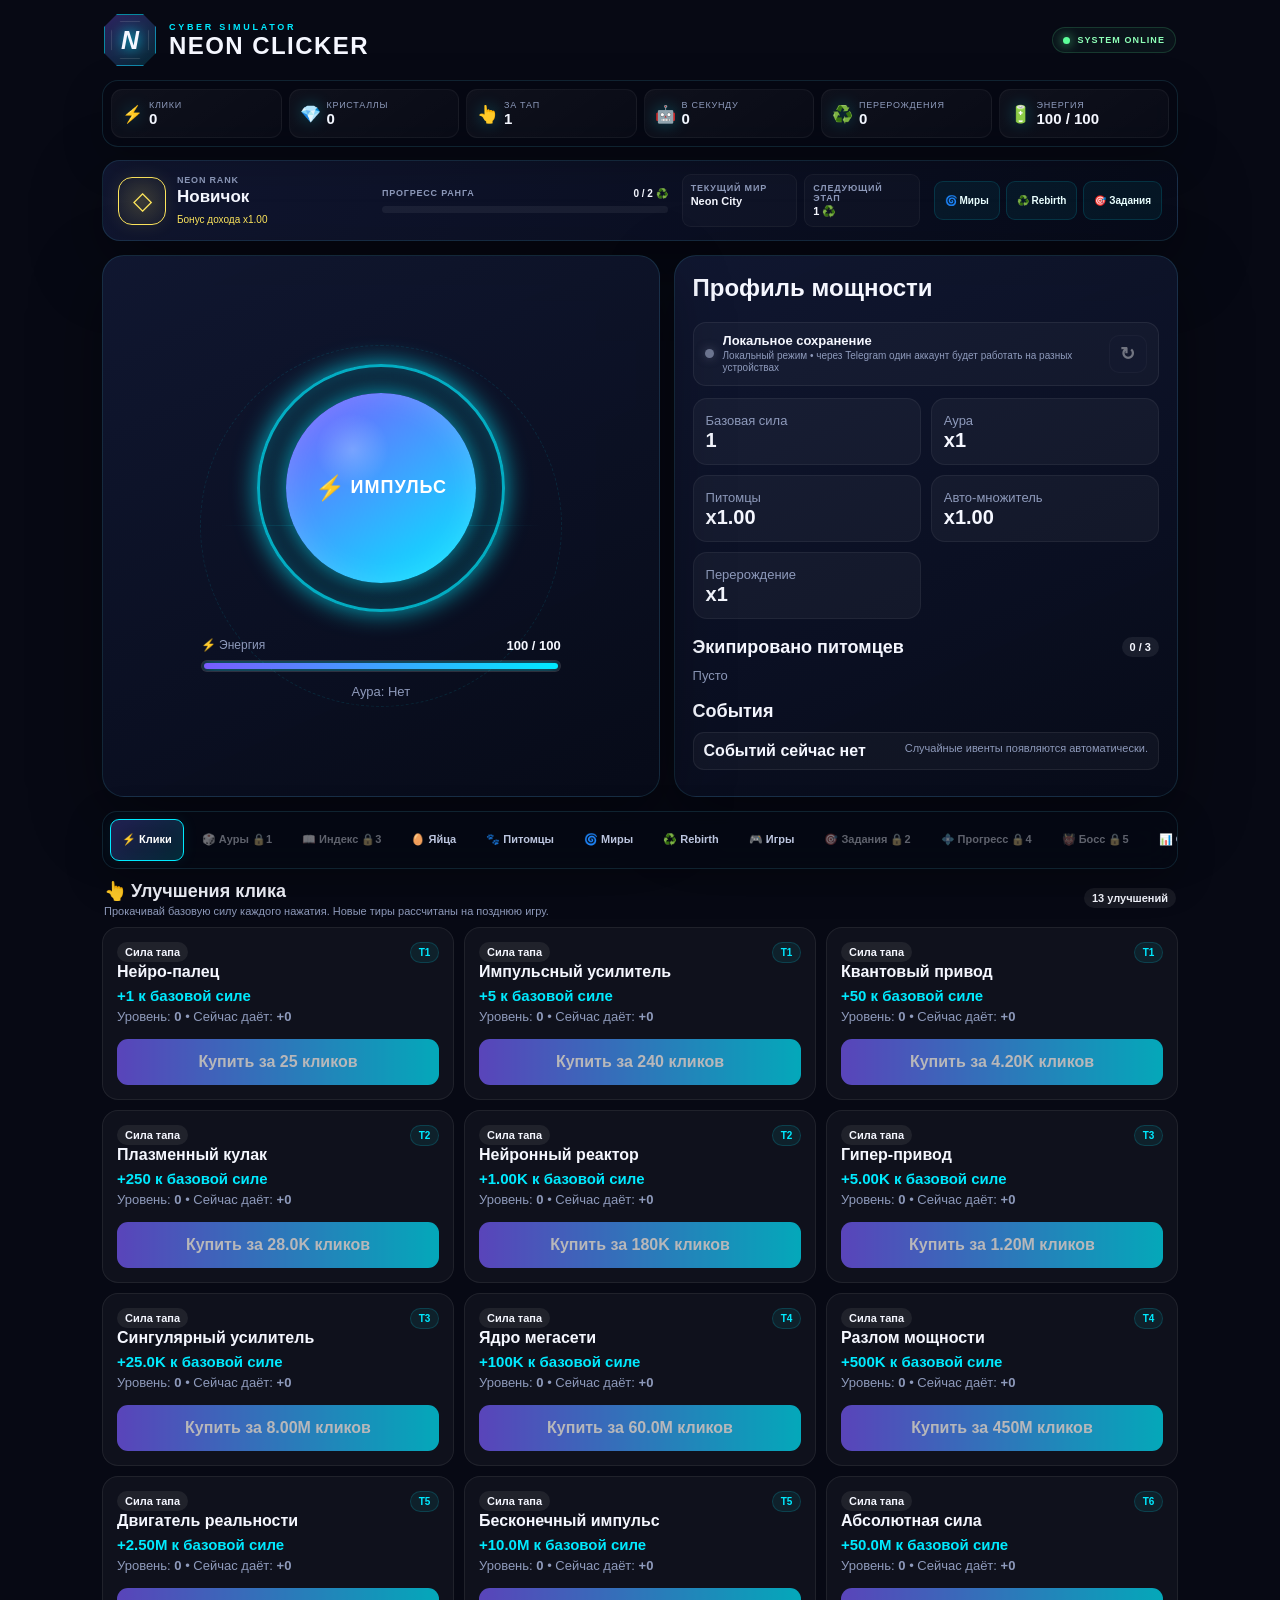
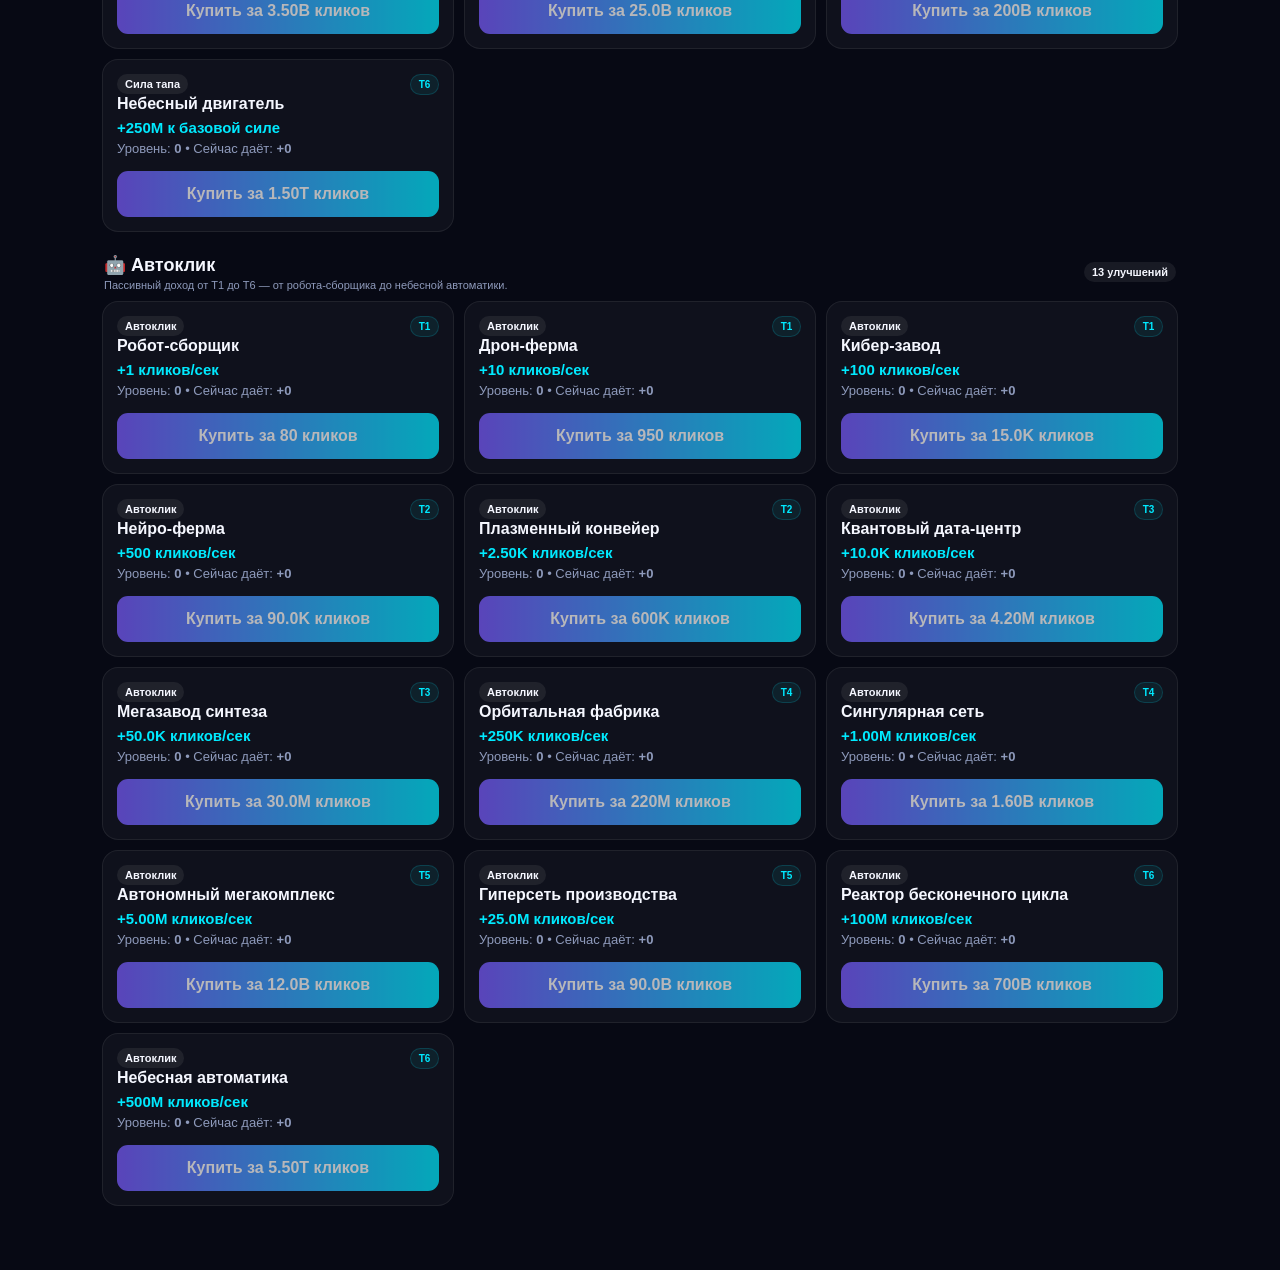
==== commit 9023fd13: "Add files via upload" ====
--- a/index.html
+++ b/index.html
@@ -3,11 +3,11 @@
 <head>
 <meta charset="utf-8">
 <meta name="viewport" content="width=device-width, initial-scale=1, viewport-fit=cover, interactive-widget=resizes-content">
-<meta name="theme-color" content="#070914">
+<meta name="theme-color" content="#050817">
 <meta name="apple-mobile-web-app-capable" content="yes">
 <meta name="apple-mobile-web-app-status-bar-style" content="black-translucent">
 <meta name="apple-mobile-web-app-title" content="Neon Clicker">
-<title>Neon Clicker</title>
+<title>Neon Clicker: Cyber Simulator</title>
 <link rel="manifest" href="manifest.json">
 <link rel="apple-touch-icon" href="icon-180.png">
 <link rel="stylesheet" href="styles.css">
@@ -71,20 +71,34 @@
 
 <div id="rareFlash" class="rare-flash"></div>
 <div class="app">
+  <header class="game-header">
+    <div class="brand-mark"><span></span><b>N</b></div>
+    <div class="brand-copy"><span>CYBER SIMULATOR</span><h1>NEON CLICKER</h1></div>
+    <div class="live-status"><i></i><span>SYSTEM ONLINE</span></div>
+  </header>
   <div class="topbar">
-    <div class="stat"><span>Клики</span><b id="clicks">0</b></div>
-    <div class="stat"><span>Кристаллы</span><b id="crystals">0</b></div>
-    <div class="stat"><span>За тап</span><b id="perClick">1</b></div>
-    <div class="stat"><span>В секунду</span><b id="perSec">0</b></div>
-    <div class="stat"><span>Перерождения</span><b id="rebirths">0</b></div>
-    <div class="stat"><span>Энергия</span><b id="energyTop">100 / 100</b></div>
-  </div>
+    <div class="stat"><i>⚡</i><span>Клики</span><b id="clicks">0</b></div>
+    <div class="stat"><i>💎</i><span>Кристаллы</span><b id="crystals">0</b></div>
+    <div class="stat"><i>👆</i><span>За тап</span><b id="perClick">1</b></div>
+    <div class="stat"><i>🤖</i><span>В секунду</span><b id="perSec">0</b></div>
+    <div class="stat"><i>♻️</i><span>Перерождения</span><b id="rebirths">0</b></div>
+    <div class="stat"><i>🔋</i><span>Энергия</span><b id="energyTop">100 / 100</b></div>
+  </div>
+
+  <section class="command-center">
+    <div class="rank-panel">
+      <div class="rank-emblem" id="rankIcon">◈</div><div><span>NEON RANK</span><h2 id="rankName">Новичок</h2><small id="rankBonus">Бонус дохода x1.00</small></div>
+    </div>
+    <div class="rank-track"><div><span>Прогресс ранга</span><b id="rankProgressText">0 / 2</b></div><div class="rank-bar"><i id="rankProgressFill"></i></div></div>
+    <div class="command-metrics"><div><span>Текущий мир</span><b id="dashboardWorld">Neon City</b></div><div><span>Следующий этап</span><b id="dashboardNext">1 перерождение</b></div></div>
+    <div class="quick-actions"><button data-quick-tab="worlds">🌀 Миры</button><button data-quick-tab="rebirth">♻️ Rebirth</button><button data-quick-tab="missions">🎯 Задания</button></div>
+  </section>
 
   <div class="hero">
     <section class="card click-zone" id="clickZone">
       <div class="click-core">
         <div class="aura-ring" id="auraRing"></div>
-        <button type="button" class="click-btn" id="clickButton" aria-label="Сделать клик">КЛИК</button>
+        <button type="button" class="click-btn" id="clickButton" aria-label="Сделать клик"><span>⚡</span> ИМПУЛЬС</button>
       </div>
       <div class="energy-wrap">
         <div class="energy-row"><span>⚡ Энергия</span><b id="energyText">100 / 100</b></div>
@@ -122,17 +136,18 @@
   </div>
 
   <div class="tabs">
-    <button class="tab active" data-tab="clickShop">Клики</button>
-    <button class="tab" data-tab="auraShop">Ауры</button>
-    <button class="tab" data-tab="auraIndex">Индекс аур</button>
-    <button class="tab" data-tab="eggShop">Яйца питомцев</button>
-    <button class="tab" data-tab="pets">Питомцы</button>
-    <button class="tab" data-tab="rebirth">Перерождение</button>
-    <button class="tab" data-tab="minigames">Мини-игры</button>
-    <button class="tab" data-tab="missions">Задания</button>
-    <button class="tab" data-tab="progression">Прогресс</button>
-    <button class="tab" data-tab="boss">Босс</button>
-    <button class="tab" data-tab="stats">Статистика</button>
+    <button class="tab active" data-tab="clickShop">⚡ Клики</button>
+    <button class="tab" data-tab="auraShop">🎲 Ауры</button>
+    <button class="tab" data-tab="auraIndex">📖 Индекс</button>
+    <button class="tab" data-tab="eggShop">🥚 Яйца</button>
+    <button class="tab" data-tab="pets">🐾 Питомцы</button>
+    <button class="tab" data-tab="worlds">🌀 Миры</button>
+    <button class="tab" data-tab="rebirth">♻️ Rebirth</button>
+    <button class="tab" data-tab="minigames">🎮 Игры</button>
+    <button class="tab" data-tab="missions">🎯 Задания</button>
+    <button class="tab" data-tab="progression">💠 Прогресс</button>
+    <button class="tab" data-tab="boss">👹 Босс</button>
+    <button class="tab" data-tab="stats">📊 Статы</button>
   </div>
 
   <section id="clickShop" class="panel">
@@ -150,35 +165,36 @@
         <div class="metric"><span class="small">Уровень</span><b id="auraLuckLevel">0</b></div>
         <div class="metric"><span class="small">Удача</span><b id="auraLuckMult">x1.00</b></div>
         <div class="metric"><span class="small">RNG-попытки</span><b id="auraLuckRolls">1 гарант.</b></div>
-        <div class="metric"><span class="small">Цена</span><b id="auraLuckCost">5K</b></div>
+        <div class="metric"><span class="small">Цена</span><b id="auraLuckCost">2K</b></div>
       </div>
       <button class="primary" id="auraLuckBtn">Прокачать удачу</button>
       <p class="small">
         Каждая дополнительная RNG-попытка роллит ауру ещё раз, а игра оставляет самый редкий результат.
-        Поэтому базовые шансы 1/2, 1/4, 1/8, 1/16… остаются настоящими.
+        Шанс 1/N означает вероятность получить эту ауру или более редкую.
       </p>
     </div>
 
     <div class="card" style="margin-bottom:12px">
       <div class="section-title">
         <h2>RNG аур</h2>
-        <span class="badge">1/2 → 1/1 073 741 824</span>
+        <span class="badge">1/2 → 1/5 000 000</span>
       </div>
       
 <div class="rng-ladder">
   <div class="rng-chip"><b>1/2</b><span>Неоновый контур</span></div>
-  <div class="rng-chip"><b>1/4</b><span>Искра мегаполиса</span></div>
-  <div class="rng-chip"><b>1/8</b><span>Кислотный след</span></div>
-  <div class="rng-chip"><b>1/16</b><span>Розовый импульс</span></div>
-  <div class="rng-chip"><b>1/32</b><span>Стальной резонанс</span></div>
-  <div class="rng-chip"><b>1/64</b><span>Угольный заряд</span></div>
+  <div class="rng-chip"><b>1/3</b><span>Искра мегаполиса</span></div>
+  <div class="rng-chip"><b>1/5</b><span>Кислотный след</span></div>
+  <div class="rng-chip"><b>1/8</b><span>Розовый импульс</span></div>
+  <div class="rng-chip"><b>1/12</b><span>Стальной резонанс</span></div>
+  <div class="rng-chip"><b>1/18</b><span>Угольный заряд</span></div>
 </div>
 
 <div class="rng-box">
         <div class="rng-result" id="auraRollResult">Нажми «Крутить ауру»</div>
         <button class="primary" id="rollAuraBtn" style="width:auto;min-width:190px">Крутить за 500 кликов</button>
-      </div>
-      <p class="small">34 ауры: от 1/2 до 1/17 179 869 184. Дубликат повышает уровень.</p>
+        <div class="multi-roll-actions"><button class="primary" id="rollAura5Btn">x5 • 2 500</button><button class="primary" id="rollAura10Btn">x10 • 5 000</button></div>
+      </div>
+      <p class="small">34 ауры: от 1/2 до 1/5 000 000. Дубликат повышает уровень.</p>
       <div class="auto-roll-card">
         <div><b>🤖 Auto Roll</b><span class="small">1 ролл/сек, стоимость каждого ролла 500 кликов</span></div>
         <button class="primary" id="autoRollUnlockBtn">Открыть Auto Roll за 20 💎</button>
@@ -190,6 +206,11 @@
         </select>
       </div>
 
+      <div class="rng-extra-grid">
+        <div><div class="section-title"><h3>🏁 RNG Milestones</h3></div><div id="rngMilestones" class="rng-milestones"></div></div>
+        <div><div class="section-title"><h3>🕘 Последние выпадения</h3><span class="badge">30</span></div><div id="rngHistory" class="rng-history"></div></div>
+      </div>
+
     </div>
     <div class="shop" id="auraList"></div>
   </section>
@@ -217,7 +238,36 @@
       <h2>Инвентарь питомцев</h2>
       <span class="small">Слияние: 3 одинаковых → +1 уровень</span>
     </div>
+    <div class="pet-toolbar" aria-label="Сортировка инвентаря питомцев">
+      <button type="button" id="petAutoEquip" class="primary">⚡ Лучшие</button>
+      <button type="button" id="petFuseAll" class="primary">🧬 Слить всё</button>
+      <label>Пресет
+        <select id="petPresetSelect"><option value="tap">Тап</option><option value="auto">Автоклик</option><option value="boss">Босс</option></select>
+      </label>
+      <button type="button" id="petPresetSave" class="primary">Сохранить</button>
+      <button type="button" id="petPresetLoad" class="primary">Экипировать</button>
+      <label>Auto Delete
+        <select id="petAutoDelete"><option value="none">Выключен</option><option value="common">Обычные</option><option value="rare">До редких</option><option value="epic">До эпических</option></select>
+      </label>
+      <label>Сортировка
+        <select id="petSortSelect">
+          <option value="power">По силе</option>
+          <option value="rarity">По редкости</option>
+          <option value="level">По уровню</option>
+          <option value="name">По имени</option>
+          <option value="newest">Сначала новые</option>
+        </select>
+      </label>
+      <button type="button" id="petSortDirection" class="sort-direction" aria-label="Изменить направление сортировки">↓</button>
+      <label class="equipped-first"><input type="checkbox" id="petEquippedFirst" checked> Экипированные сверху</label>
+      <span class="badge" id="petInventoryCount">0 питомцев</span>
+    </div>
     <div class="inventory" id="petInventory"></div>
+  </section>
+
+  <section id="worlds" class="panel hidden">
+    <div class="card"><div class="section-title"><div><h2>🌀 Порталы миров</h2><p class="small">Новые миры открываются поэтапно. В каждом — своё яйцо, набор питомцев, предел редкости аур и активные бонусы.</p></div><span class="badge" id="activeWorldBadge">Neon City</span></div><div id="worldGrid" class="world-grid"></div></div>
+    <div class="card spaced-card"><div class="section-title"><h2>🔓 Этапы открытия</h2></div><div id="unlockRoadmap" class="unlock-roadmap"></div></div>
   </section>
 
   <section id="rebirth" class="panel hidden">
@@ -228,13 +278,14 @@
       <div class="metric-grid">
         <div class="metric"><span class="small">Перерождения</span><b id="rebirthCount">0</b></div>
         <div class="metric"><span class="small">Постоянный множитель</span><b id="rebirthMultiplier">x1</b></div>
-        <div class="metric"><span class="small">Цена следующего</span><b id="rebirthCost">50K</b></div>
+        <div class="metric"><span class="small">Цена следующего</span><b id="rebirthCost">100K</b></div>
         <div class="metric"><span class="small">Бонус кристаллов</span><b>+3</b></div>
         <div class="metric"><span class="small">Souls</span><b id="rebirthSouls">0</b></div>
       </div>
       <button class="primary" id="rebirthBtn">Переродиться</button>
       <p class="small">Сохраняются: питомцы, ауры, кристаллы, Souls, дерево и достижения.</p>
     </div>
+    <div class="card spaced-card"><div class="section-title"><div><h2>🏆 Rebirth Milestones</h2><p class="small">Постоянные награды выдаются автоматически и не требуют покупки.</p></div><span class="badge" id="rebirthMilestoneCount">0 / 6</span></div><div id="rebirthMilestones" class="rebirth-milestones"></div></div>
   </section>
 
   <section id="minigames" class="panel hidden">
@@ -271,7 +322,12 @@
       <div class="card"><div class="section-title"><h2>⚡ Энергия</h2></div><div class="metric-grid"><div class="metric"><span>Максимум</span><b id="energyMaxValue">100</b></div><div class="metric"><span>Реген</span><b id="energyRegenValue">2/сек</b></div></div><button class="primary" id="energyMaxBtn">+25 энергии • <span id="energyMaxCost">10K</span></button><button class="primary" id="energyRegenBtn">+0.25/сек • <span id="energyRegenCost">5 💎</span></button></div>
       <div class="card"><div class="section-title"><h2>🍀 Luck Boosts</h2></div><div id="boostInventory"></div></div>
     </div>
-    <div class="card spaced-card"><div class="section-title"><h2>🌌 Дерево перерождений</h2><span class="badge">Souls: <b id="soulsValue">0</b></span></div><div id="soulTree" class="soul-tree"></div></div>
+    <div class="card spaced-card mastery-card">
+      <div class="section-title"><div><h2>💠 Дерево мастерства</h2><p class="small">Как в Simulator-режимах: играй активно, получай очки и открывай связанные ветви.</p></div><span class="badge">Очки: <b id="masteryPoints">0</b></span></div>
+      <div class="mastery-progress" id="masteryProgress">Следующее очко за прогресс</div>
+      <div id="masteryTree" class="mastery-tree"></div>
+    </div>
+    <div class="card spaced-card"><div class="section-title"><div><h2>🌌 Дерево перерождений</h2><p class="small">Открывай ветви по порядку. Купленные уровни сохраняются навсегда.</p></div><span class="badge">Souls: <b id="soulsValue">0</b></span></div><div id="soulTree" class="soul-tree"></div></div>
   </section>
 
   <section id="boss" class="panel hidden">
@@ -286,4 +342,4 @@
 <script src="https://telegram.org/js/telegram-web-app.js"></script>
 <script src="app.js" defer></script>
 <script>if('serviceWorker' in navigator)window.addEventListener('load',()=>navigator.serviceWorker.register('./sw.js').catch(console.error));</script>
-</body></html>+</body></html>
--- a/styles.css
+++ b/styles.css
@@ -604,7 +604,12 @@
 .quest-grid{display:grid;grid-template-columns:repeat(3,1fr);gap:9px}.quest-card{padding:12px;border:1px solid rgba(255,255,255,.07);border-radius:13px;background:rgba(255,255,255,.03);display:flex;flex-direction:column;gap:7px}.quest-card>span,.quest-card p{font-size:11px;color:var(--muted);margin:0}.quest-card button{padding:9px;border:0;border-radius:9px;background:linear-gradient(90deg,var(--accent2),var(--accent));color:#fff;font-weight:800}.quest-card button:disabled{opacity:.4}.mini-progress{height:7px;background:rgba(255,255,255,.06);border-radius:99px;overflow:hidden}.mini-progress i{display:block;height:100%;background:linear-gradient(90deg,var(--accent2),var(--accent))}
 .achievement-grid{display:grid;grid-template-columns:repeat(4,1fr);gap:8px}.achievement{padding:10px;border-radius:10px;background:rgba(255,255,255,.03);border:1px solid rgba(255,255,255,.06);font-size:12px;color:var(--muted)}.achievement.done{color:#5dff9a;border-color:rgba(93,255,154,.3)}.spaced-card{margin-top:12px}
 .progress-grid{display:grid;grid-template-columns:1fr 1fr;gap:12px}.boost-active{padding:10px;border-radius:10px;background:rgba(255,255,255,.04);margin-bottom:8px}.boost-buttons{display:grid;grid-template-columns:repeat(3,1fr);gap:7px}.boost-buttons button{padding:10px;border:0;border-radius:9px;background:#151a35;color:#fff}
-.soul-tree{display:grid;grid-template-columns:repeat(5,1fr);gap:9px}.tree-node{padding:11px;border-radius:13px;background:rgba(255,255,255,.03);border:1px solid rgba(255,255,255,.07)}.tree-node>b,.tree-node>span{display:block}.tree-node span,.tree-node p{font-size:11px;color:var(--muted)}.tree-node button{width:100%;padding:9px;border:0;border-radius:9px;background:linear-gradient(90deg,#6f36b5,var(--accent));color:#fff;font-weight:800}
+.soul-tree{display:grid;grid-template-columns:repeat(4,1fr);gap:10px}.tree-node{position:relative;padding:12px;border-radius:14px;background:linear-gradient(145deg,rgba(25,32,58,.88),rgba(10,13,27,.92));border:1px solid rgba(89,224,255,.16);box-shadow:inset 0 1px rgba(255,255,255,.035)}.tree-node>b,.tree-node>span{display:block}.tree-node span,.tree-node p,.tree-node small{font-size:11px;color:var(--muted)}.tree-node small{display:block;min-height:28px;color:#ffbd66}.tree-node button{width:100%;padding:9px;border:0;border-radius:9px;background:linear-gradient(90deg,#6f36b5,var(--accent));color:#fff;font-weight:800}.tree-node.locked{opacity:.55;filter:saturate(.55)}.tree-node.maxed{border-color:rgba(93,255,154,.42);box-shadow:0 0 18px rgba(93,255,154,.08)}.tree-node button:disabled{cursor:not-allowed;background:rgba(255,255,255,.08);color:var(--muted)}
+.pet-toolbar{display:flex;align-items:center;gap:10px;flex-wrap:wrap;margin:0 0 14px;padding:12px;border:1px solid rgba(89,224,255,.12);border-radius:14px;background:rgba(255,255,255,.025)}.pet-toolbar label{display:flex;align-items:center;gap:8px;color:var(--muted);font-size:12px}.pet-toolbar select{min-width:150px;padding:9px 32px 9px 10px;border-radius:10px;border:1px solid rgba(89,224,255,.2);background:#0b1020;color:#eefaff}.sort-direction{width:39px;height:39px;padding:0;border-radius:10px;border:1px solid rgba(89,224,255,.2);background:rgba(89,224,255,.08);color:var(--accent);font-size:18px}.equipped-first{margin-right:auto}.equipped-first input{accent-color:var(--accent)}
+.multi-roll-actions{display:flex;gap:8px;justify-content:center;flex-wrap:wrap}.multi-roll-actions button{width:auto;min-width:120px}.rng-extra-grid{display:grid;grid-template-columns:1fr 1fr;gap:12px;margin-top:14px}.rng-milestones,.rng-history{display:grid;gap:7px}.rng-milestone,.rng-history>div{display:flex;align-items:center;justify-content:space-between;gap:8px;padding:9px 10px;border:1px solid rgba(89,224,255,.1);border-radius:10px;background:rgba(255,255,255,.025)}.rng-milestone{align-items:flex-start;flex-direction:column}.rng-milestone span,.rng-history span{font-size:11px}.rng-milestone button{width:100%;padding:7px;border:0;border-radius:8px;background:linear-gradient(90deg,#6f36b5,var(--accent));color:#fff;font-weight:800}.rng-milestone button:disabled{background:rgba(255,255,255,.08);color:var(--muted)}.rng-history{max-height:280px;overflow:auto}.rng-history b{font-size:11px;white-space:nowrap}
+.mastery-card{overflow:hidden;background:radial-gradient(circle at 50% 0,rgba(96,68,255,.12),transparent 45%),rgba(8,11,24,.9)}.mastery-progress{margin:10px 0 16px;padding:9px 12px;border-radius:10px;background:rgba(89,224,255,.06);color:var(--muted);font-size:11px;text-align:center}.mastery-tree{display:grid;grid-template-columns:repeat(4,minmax(0,1fr));gap:14px}.mastery-node{position:relative;display:flex;flex-direction:column;align-items:center;text-align:center;min-height:190px;padding:13px 10px;border:1px solid rgba(89,224,255,.2);border-radius:16px;background:linear-gradient(160deg,rgba(22,29,54,.95),rgba(8,11,23,.98));box-shadow:0 8px 24px rgba(0,0,0,.18)}.mastery-node:before{content:'';position:absolute;top:-15px;width:2px;height:14px;background:rgba(89,224,255,.25)}.mastery-node:first-child{grid-column:2/4}.mastery-node:first-child:before{display:none}.mastery-node-icon{display:grid;place-items:center;width:42px;height:42px;margin-bottom:7px;border:1px solid currentColor;border-radius:50%;background:rgba(255,255,255,.05);font-size:21px;box-shadow:0 0 16px currentColor}.mastery-node>b{font-size:13px}.mastery-node>span,.mastery-node p,.mastery-node small{font-size:10px;color:var(--muted)}.mastery-node p{min-height:28px}.mastery-node small{color:#ffbd66;min-height:25px}.mastery-node button{width:100%;margin-top:auto;padding:8px;border:0;border-radius:9px;background:linear-gradient(90deg,#7040e8,#18bde5);color:#fff;font-weight:900}.mastery-node.locked{opacity:.48;filter:grayscale(.45)}.mastery-node.maxed{border-color:#5dff9a;box-shadow:0 0 20px rgba(93,255,154,.12)}.mastery-node button:disabled{background:rgba(255,255,255,.08);color:var(--muted)}.branch-tap{color:#ff668d}.branch-auto{color:#4ad9ff}.branch-rng{color:#c477ff}.branch-pets{color:#66ffa8}.branch-core{color:#fff07a}
+.tab.feature-locked{opacity:.48;filter:grayscale(.6);border-style:dashed}.world-grid{display:grid;grid-template-columns:repeat(4,minmax(0,1fr));gap:12px}.world-card{position:relative;text-align:center;padding:16px 12px;border:1px solid rgba(89,224,255,.16);border-radius:18px;background:radial-gradient(circle at 50% 10%,rgba(89,224,255,.12),transparent 40%),rgba(9,13,27,.95)}.world-card.active{border-color:#5dff9a;box-shadow:0 0 24px rgba(93,255,154,.11)}.world-card.locked{opacity:.52;filter:grayscale(.55)}.world-portal{display:grid;place-items:center;width:68px;height:68px;margin:0 auto 9px;border:2px solid var(--accent);border-radius:50%;font-size:30px;background:rgba(0,234,255,.06);box-shadow:0 0 24px rgba(0,234,255,.25),inset 0 0 16px rgba(122,92,255,.18)}.world-card h3{margin:5px 0}.world-card p{min-height:34px;color:var(--muted);font-size:11px}.world-bonuses{display:flex;justify-content:center;gap:5px;flex-wrap:wrap;margin:8px 0}.world-bonuses span{padding:4px 6px;border-radius:7px;background:rgba(255,255,255,.05);font-size:9px}.world-card button{width:100%;padding:9px;border:0;border-radius:9px;background:linear-gradient(90deg,#7040e8,#18bde5);color:#fff;font-weight:900}.world-card button:disabled{background:rgba(255,255,255,.08);color:var(--muted)}.unlock-roadmap{display:grid;grid-template-columns:repeat(4,1fr);gap:8px}.unlock-step{display:flex;flex-direction:column;gap:4px;padding:10px;border:1px solid rgba(255,255,255,.08);border-radius:11px;color:var(--muted)}.unlock-step.done{border-color:rgba(93,255,154,.35);color:#caffdc}.unlock-step span{font-size:10px}.egg-x10{margin-top:7px!important;background:linear-gradient(90deg,#8e3ed6,#ff4d9d)!important}
+.rebirth-milestones{display:grid;grid-template-columns:1fr 1fr;gap:9px}.rebirth-milestone{display:grid;grid-template-columns:auto 1fr auto;align-items:center;gap:10px;padding:11px;border:1px solid rgba(255,255,255,.08);border-radius:13px;background:rgba(255,255,255,.025);opacity:.58}.rebirth-milestone.done{opacity:1;border-color:rgba(93,255,154,.35);box-shadow:inset 0 0 20px rgba(93,255,154,.04)}.milestone-orb{display:grid;place-items:center;width:38px;height:38px;border:1px solid var(--accent);border-radius:50%;color:var(--accent);font-weight:900;background:rgba(0,234,255,.06)}.rebirth-milestone.done .milestone-orb{border-color:#5dff9a;color:#5dff9a}.rebirth-milestone b{font-size:12px}.rebirth-milestone p{margin:3px 0 0;color:var(--muted);font-size:10px}.rebirth-milestone>span{font-size:9px;color:var(--muted)}.rebirth-milestone.done>span{color:#5dff9a}
 .boss-card{text-align:center;max-width:650px;margin:auto}.boss-icon{font-size:70px;filter:drop-shadow(0 0 24px #ff3158)}.boss-hp{height:20px;padding:2px;border-radius:99px;background:rgba(255,255,255,.06);border:1px solid rgba(255,255,255,.08);margin:12px 0}.boss-hp>div{height:100%;width:0;border-radius:99px;background:linear-gradient(90deg,#ff3158,#ff9f43);box-shadow:0 0 18px #ff3158}.boss-timer{font-weight:900;color:#ff7892}.danger-boss{background:linear-gradient(90deg,#9f1636,#ff3158)!important}
 .stats-grid{display:grid;grid-template-columns:repeat(4,1fr);gap:9px}.stats-grid .metric span{display:block}
 @media(max-width:760px){
@@ -613,6 +618,25 @@
   .index-rewards{grid-template-columns:repeat(2,1fr)}.quest-grid,.achievement-grid,.progress-grid,.soul-tree,.stats-grid{grid-template-columns:1fr 1fr}.boost-buttons{grid-template-columns:repeat(3,1fr)}
 }
 @media(max-width:390px){.quest-grid,.achievement-grid,.progress-grid,.soul-tree,.stats-grid{grid-template-columns:1fr}.index-rewards{grid-template-columns:1fr 1fr}}
+@media(max-width:620px){.soul-tree{grid-template-columns:1fr 1fr}.pet-toolbar{align-items:stretch}.pet-toolbar label:first-child{flex:1}.pet-toolbar select{width:100%;min-width:0}.equipped-first{width:100%;order:3}.pet-toolbar .badge{order:4}}
+@media(max-width:620px){.rng-extra-grid{grid-template-columns:1fr}.pet-toolbar>button.primary{width:auto;flex:1}}
+@media(max-width:620px){.mastery-tree{grid-template-columns:1fr 1fr}.mastery-node:first-child{grid-column:1/3}.mastery-node{min-height:180px}}
+@media(max-width:760px){.world-grid{grid-template-columns:1fr 1fr}.unlock-roadmap{grid-template-columns:1fr 1fr}}
+@media(max-width:620px){.rebirth-milestones{grid-template-columns:1fr}}
+
+/* ===== GLOBAL UI UPDATE v23 ===== */
+:root{--bg:#040610;--panel:#0b1021;--panel2:#111a35;--line:rgba(91,220,255,.13);--shadow:0 22px 70px rgba(0,0,0,.38)}
+body{background-color:#040610;background-image:linear-gradient(rgba(60,156,255,.025) 1px,transparent 1px),linear-gradient(90deg,rgba(60,156,255,.025) 1px,transparent 1px),radial-gradient(circle at 12% 4%,rgba(123,76,255,.22),transparent 28rem),radial-gradient(circle at 88% 14%,rgba(0,234,255,.14),transparent 30rem);background-size:32px 32px,32px 32px,auto,auto;background-attachment:fixed}
+.app{max-width:1240px;padding-bottom:64px}.game-header{display:flex;align-items:center;gap:13px;margin:2px 2px 14px}.brand-mark{position:relative;display:grid;place-items:center;width:52px;height:52px;flex:0 0 52px;border:1px solid rgba(0,234,255,.5);clip-path:polygon(25% 0,75% 0,100% 25%,100% 75%,75% 100%,25% 100%,0 75%,0 25%);background:linear-gradient(145deg,rgba(122,92,255,.32),rgba(0,234,255,.14));box-shadow:0 0 25px rgba(0,234,255,.16)}.brand-mark span{position:absolute;inset:6px;border:1px solid rgba(255,255,255,.12);clip-path:inherit}.brand-mark b{font-size:25px;font-style:italic;text-shadow:0 0 14px var(--accent)}.brand-copy{min-width:0}.brand-copy>span{display:block;color:var(--accent);font-size:9px;font-weight:900;letter-spacing:.3em}.brand-copy h1{margin:2px 0 0;font-size:24px;line-height:1;letter-spacing:.06em}.live-status{display:flex;align-items:center;gap:7px;margin-left:auto;padding:7px 10px;border:1px solid rgba(93,255,154,.16);border-radius:999px;background:rgba(93,255,154,.045);color:#8effb8;font-size:9px;font-weight:900;letter-spacing:.12em}.live-status i{width:7px;height:7px;border-radius:50%;background:#5dff9a;box-shadow:0 0 11px #5dff9a;animation:statusPulse 1.2s infinite alternate}@keyframes statusPulse{to{opacity:.38}}
+.topbar{grid-template-columns:repeat(6,minmax(0,1fr));gap:7px;padding:8px;border-color:var(--line);border-radius:16px;background:rgba(5,8,19,.82);box-shadow:0 14px 40px rgba(0,0,0,.22)}.topbar .stat{position:relative;min-width:0;padding:10px 9px 10px 37px;border-color:rgba(255,255,255,.045);border-radius:11px;background:linear-gradient(145deg,rgba(255,255,255,.045),rgba(255,255,255,.018))}.topbar .stat i{position:absolute;left:10px;top:50%;transform:translateY(-50%);font-style:normal;font-size:17px;filter:drop-shadow(0 0 8px rgba(0,234,255,.3))}.topbar .stat span{display:block;font-size:9px;text-transform:uppercase;letter-spacing:.08em}.topbar .stat b{overflow:hidden;font-size:15px;text-overflow:ellipsis;white-space:nowrap}
+.command-center{display:grid;grid-template-columns:1.05fr 1.2fr 1fr auto;align-items:center;gap:14px;margin-top:13px;padding:13px 15px;border:1px solid var(--line);border-radius:18px;background:linear-gradient(110deg,rgba(18,24,51,.92),rgba(7,11,25,.94));box-shadow:var(--shadow);overflow:hidden}.rank-panel{display:flex;align-items:center;gap:11px}.rank-emblem{display:grid;place-items:center;width:48px;height:48px;flex:0 0 48px;border:1px solid #ffe75d;border-radius:14px;background:radial-gradient(circle,rgba(255,231,93,.18),rgba(255,231,93,.02));color:#ffe75d;font-size:25px;box-shadow:0 0 18px rgba(255,231,93,.1)}.rank-panel span,.rank-track span,.command-metrics span{display:block;color:var(--muted);font-size:9px;font-weight:800;text-transform:uppercase;letter-spacing:.09em}.rank-panel h2{margin:2px 0;font-size:17px}.rank-panel small{color:#ffe75d;font-size:10px}.rank-track>div:first-child{display:flex;justify-content:space-between;gap:8px}.rank-track b{font-size:10px}.rank-bar{height:7px;margin-top:7px;overflow:hidden;border-radius:999px;background:rgba(255,255,255,.06)}.rank-bar i{display:block;width:0;height:100%;border-radius:inherit;background:linear-gradient(90deg,#7a5cff,#00eaff);box-shadow:0 0 12px var(--accent);transition:width .3s ease}.command-metrics{display:grid;grid-template-columns:1fr 1fr;gap:7px}.command-metrics>div{padding:8px;border:1px solid rgba(255,255,255,.045);border-radius:9px;background:rgba(255,255,255,.025)}.command-metrics b{display:block;margin-top:2px;font-size:11px;white-space:nowrap}.quick-actions{display:flex;gap:6px}.quick-actions button{min-height:39px;padding:8px 10px;border:1px solid rgba(0,234,255,.14);border-radius:9px;background:rgba(0,234,255,.055);color:#eaffff;font-size:10px;font-weight:850;white-space:nowrap}
+.hero{grid-template-columns:minmax(0,1.05fr) minmax(340px,.95fr);gap:14px;margin-top:14px}.card{border-color:var(--line);background:linear-gradient(155deg,rgba(17,24,50,.94),rgba(7,11,25,.96));box-shadow:var(--shadow)}.click-zone:before{content:'';position:absolute;width:360px;height:360px;border:1px dashed rgba(0,234,255,.1);border-radius:50%;animation:scanRotate 18s linear infinite}.click-zone:after{content:'';position:absolute;width:320px;height:1px;background:linear-gradient(90deg,transparent,rgba(0,234,255,.25),transparent);animation:scanLine 3s ease-in-out infinite}@keyframes scanRotate{to{transform:rotate(360deg)}}@keyframes scanLine{50%{transform:translateY(145px)}}.click-btn{display:flex;align-items:center;justify-content:center;gap:5px;font-size:18px;letter-spacing:.055em}.click-btn span{font-size:24px}.click-core{position:relative;z-index:2}
+.tabs{position:sticky;top:88px;z-index:18;gap:6px;margin:14px 0 11px;padding:7px;border:1px solid var(--line);border-radius:15px;background:rgba(5,8,19,.88);backdrop-filter:blur(18px);box-shadow:0 12px 36px rgba(0,0,0,.25)}.tab{min-height:42px;padding:9px 11px;border-color:transparent;border-radius:9px;background:transparent;font-size:11px;font-weight:800}.tab:hover{background:rgba(255,255,255,.045)}.tab.active{background:linear-gradient(135deg,rgba(122,92,255,.26),rgba(0,234,255,.14));border-color:rgba(0,234,255,.42);box-shadow:inset 0 0 18px rgba(0,234,255,.04),0 0 16px rgba(0,234,255,.08)}.panel:not(.hidden){animation:panelEnter .25s ease both}@keyframes panelEnter{from{opacity:0;transform:translateY(7px)}to{opacity:1;transform:none}}
+.item,.pet,.tree-node,.mastery-node,.world-card,.quest-card{transition:transform .16s ease,border-color .16s ease,box-shadow .16s ease}.item:hover,.pet:hover,.tree-node:hover,.mastery-node:hover,.world-card:hover{transform:translateY(-2px);border-color:rgba(0,234,255,.26)}button{transition:transform .12s ease,filter .12s ease,box-shadow .12s ease}button:not(:disabled):hover{filter:brightness(1.12)}button:not(:disabled):active{transform:scale(.975)}
+@media(max-width:900px){.command-center{grid-template-columns:1fr 1fr}.quick-actions{grid-column:1/3}.quick-actions button{flex:1}.topbar{grid-template-columns:repeat(3,1fr)}}
+@media(max-width:760px){.app{padding-bottom:calc(104px + env(safe-area-inset-bottom))}.game-header{margin-bottom:9px}.brand-mark{width:44px;height:44px;flex-basis:44px}.brand-copy h1{font-size:18px}.brand-copy>span{font-size:7px}.live-status span{display:none}.live-status{padding:8px}.topbar{position:relative;top:auto;grid-template-columns:repeat(3,minmax(0,1fr));gap:5px}.topbar .stat{padding:8px 6px 8px 31px}.topbar .stat i{left:8px;font-size:14px}.topbar .stat b{font-size:12px}.command-center{grid-template-columns:1fr;margin-top:9px;padding:11px}.rank-track,.command-metrics,.quick-actions{grid-column:1}.quick-actions{overflow:auto}.hero{grid-template-columns:1fr}.tabs{position:fixed!important;top:auto!important;left:8px!important;right:8px!important;bottom:max(8px,env(safe-area-inset-bottom))!important;z-index:80!important;margin:0!important;padding:6px!important;border-radius:17px!important}.tab{flex:0 0 82px!important;min-height:50px!important;padding:7px 5px!important;font-size:10px!important}.click-zone{min-height:385px}}
+@media(max-width:390px){.command-metrics{grid-template-columns:1fr}.topbar{grid-template-columns:repeat(2,minmax(0,1fr))}.rank-panel h2{font-size:15px}}
+@media(max-width:390px){.soul-tree{grid-template-columns:1fr}}
 
 /* ===== FIXED COLOR THEME ===== */
 .topbar,
@@ -815,3 +839,56 @@
 .telegram-account-main{display:flex;align-items:center;gap:9px;min-width:0}.telegram-account-main>div{min-width:0}.telegram-account-main b{display:block;white-space:nowrap;overflow:hidden;text-overflow:ellipsis;font-size:13px}.telegram-account-main span:not(.telegram-dot){display:block;margin-top:2px;color:var(--muted);font-size:10px;line-height:1.25}
 .telegram-dot{width:9px;height:9px;border-radius:50%;background:#6f7893;box-shadow:0 0 10px rgba(111,120,147,.55);flex:0 0 9px}.telegram-account.cloud .telegram-dot{background:#45f29a;box-shadow:0 0 12px rgba(69,242,154,.75)}.telegram-account.syncing .telegram-dot{background:var(--ui-accent);box-shadow:0 0 12px rgba(0,234,255,.75);animation:tgPulse .8s ease-in-out infinite alternate}.telegram-account.error .telegram-dot{background:#ff526d;box-shadow:0 0 12px rgba(255,82,109,.7)}@keyframes tgPulse{from{opacity:.4}to{opacity:1}}
 #telegramSyncBtn{width:38px;height:38px;flex:0 0 38px;border-radius:10px;border:1px solid rgba(255,255,255,.08);background:#151a31;color:#fff;font-size:18px;font-weight:900}#telegramSyncBtn:disabled{opacity:.4}
+
+/* ===== MORE CLICK UPGRADES ===== */
+#upgradeList{
+  display:block!important;
+}
+.upgrade-group-head{
+  display:flex;
+  justify-content:space-between;
+  align-items:center;
+  gap:12px;
+  margin:8px 0 10px;
+  padding:0 2px;
+}
+.upgrade-group-head:not(:first-child){margin-top:22px}
+.upgrade-group-head h2{margin:0;font-size:18px}
+.upgrade-group-head p{margin:3px 0 0;color:var(--muted);font-size:11px}
+.upgrade-group-grid{
+  display:grid;
+  grid-template-columns:repeat(3,minmax(0,1fr));
+  gap:10px;
+}
+.upgrade-card{
+  position:relative;
+  transition:transform .15s ease,border-color .15s ease,box-shadow .15s ease;
+}
+.upgrade-card.affordable{
+  border-color:color-mix(in srgb,var(--ui-accent) 34%,rgba(255,255,255,.08));
+  box-shadow:inset 0 0 22px rgba(0,234,255,.035);
+}
+.upgrade-card-top{display:flex;align-items:center;justify-content:space-between;gap:8px}
+.upgrade-tier{
+  min-width:29px;
+  padding:4px 7px;
+  text-align:center;
+  border-radius:999px;
+  font-size:10px;
+  font-weight:900;
+  color:var(--ui-accent);
+  background:rgba(0,234,255,.07);
+  border:1px solid rgba(0,234,255,.16);
+}
+.upgrade-power{
+  font-size:15px!important;
+  font-weight:900;
+  color:var(--ui-accent)!important;
+}
+@media(max-width:760px){
+  .upgrade-group-grid{grid-template-columns:repeat(2,minmax(0,1fr))}
+}
+@media(max-width:420px){
+  .upgrade-group-grid{grid-template-columns:1fr}
+  .upgrade-group-head{align-items:flex-start}
+}
